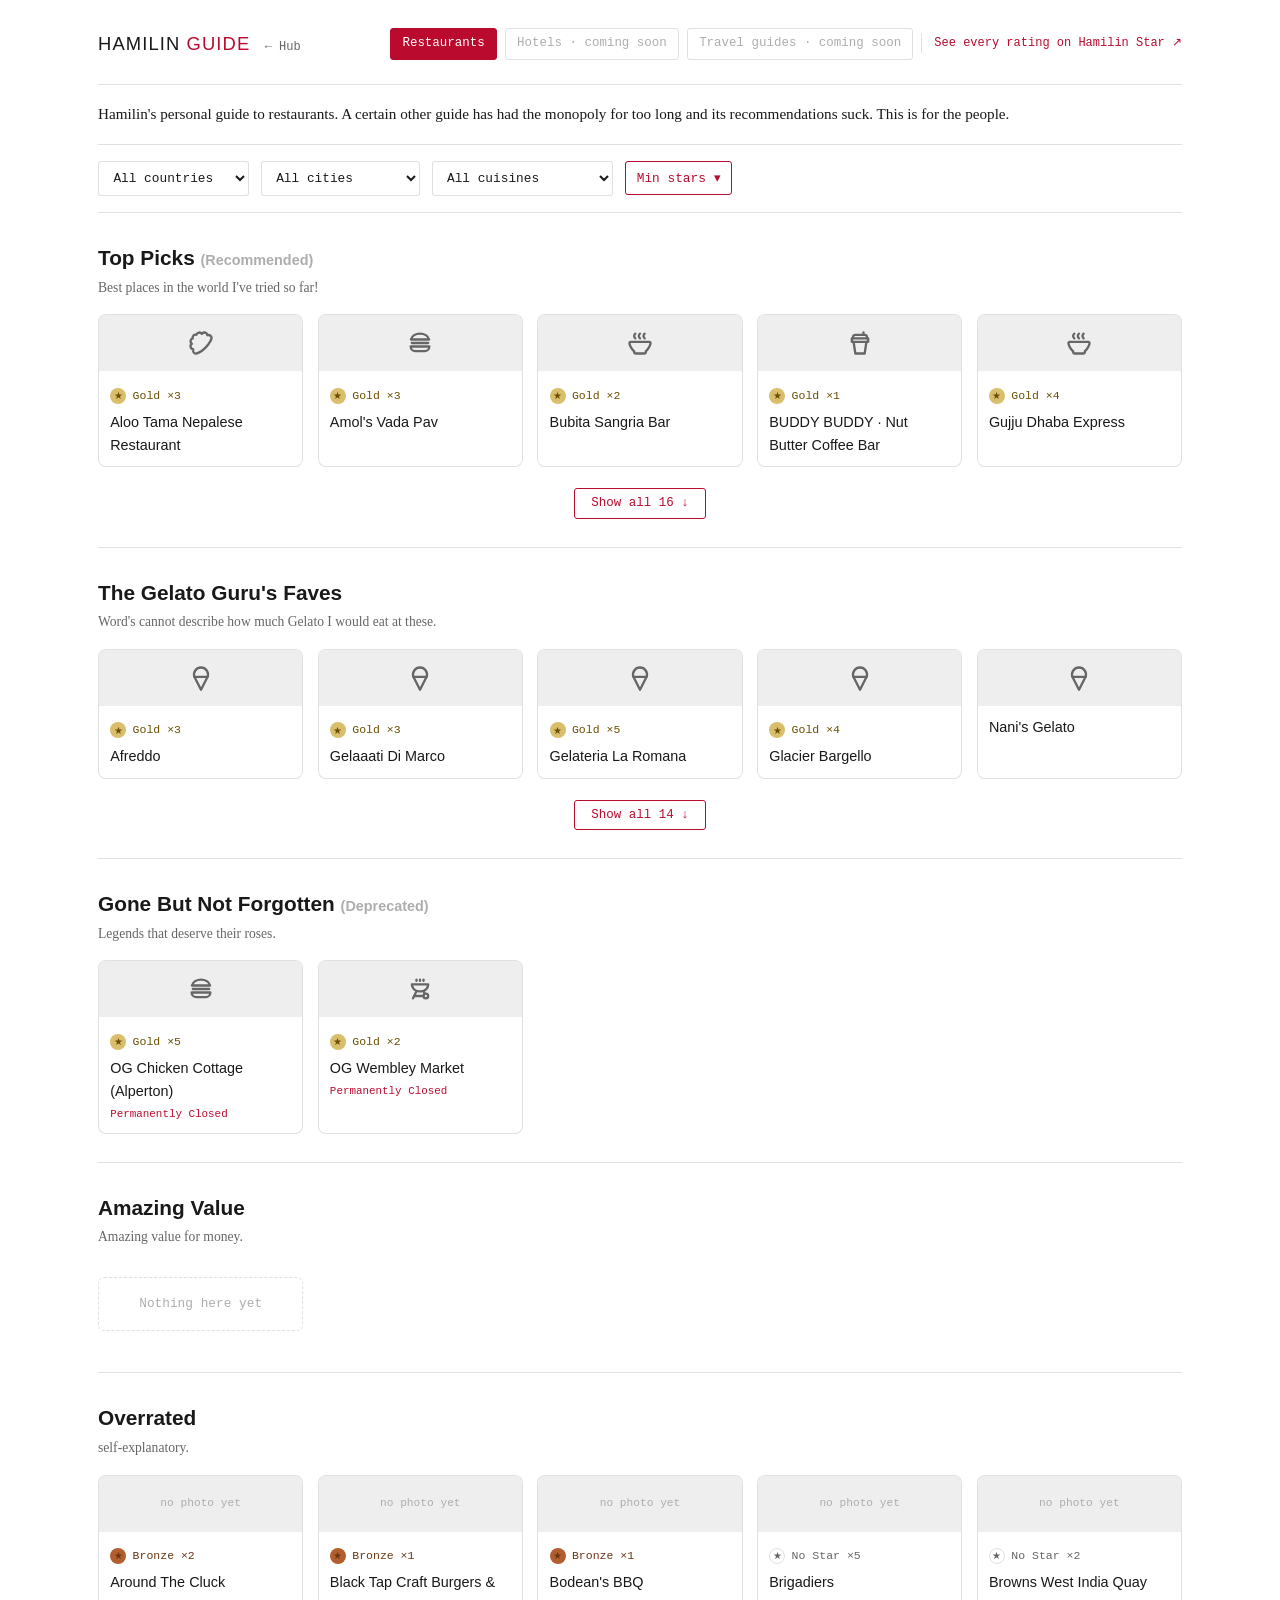
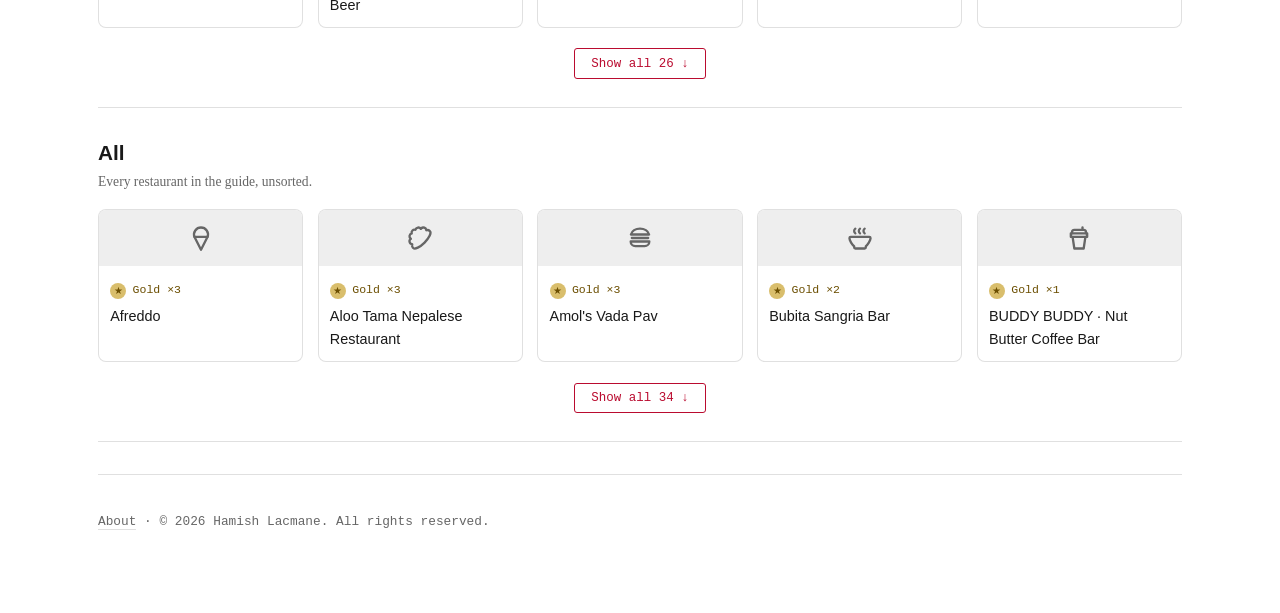
==== index.html @ 1f14c8cd "Fix No Star card badge: transparent dot, not solid red fill The grid card's star-badge dot still use" ====
<!doctype html>
<html lang="en">
<head>
<meta charset="utf-8">
<meta name="viewport" content="width=device-width, initial-scale=1">
<title>Hamilin Guide</title>
<meta name="description" content="Hamilin's personal guide to restaurants. A certain other guide has had the monopoly for too long and its recommendations suck. This is for the people.">
<link rel="canonical" href="https://hamilinguide.com/">
<meta property="og:type" content="website">
<meta property="og:site_name" content="Hamilin Guide">
<meta property="og:title" content="Hamilin Guide">
<meta property="og:description" content="Hamilin's personal guide to restaurants. A certain other guide has had the monopoly for too long and its recommendations suck. This is for the people.">
<meta property="og:url" content="https://hamilinguide.com/">
<meta name="twitter:card" content="summary">
<meta name="twitter:title" content="Hamilin Guide">
<meta name="twitter:description" content="Hamilin's personal guide to restaurants. A certain other guide has had the monopoly for too long and its recommendations suck. This is for the people.">
<!-- Favicon: closed red book (📕) — nod to Michelin's own nickname, "The Red Guide".
     Undecided vs. open book (📖); may switch later. -->
<link rel="icon" href="data:image/svg+xml,<svg xmlns=%22http://www.w3.org/2000/svg%22 viewBox=%220 0 100 100%22><text y=%22.9em%22 font-size=%2290%22>%F0%9F%93%95</text></svg>">
<link rel="stylesheet" href="styles.css">
</head>
<body>
<div class="page">

  <h1 class="sr-only">Hamilin Guide — a personal, Michelin-styled guide to restaurants</h1>

  <header class="topbar">
    <div class="topbar-brand">
      <div class="wordmark display"><a href="/">Hamilin <span class="accent">Guide</span></a></div>
      <nav class="crumbs">
        <a class="hub-link" href="https://hamilin.com">Hub</a>
      </nav>
    </div>
    <div class="nav-pills">
      <span class="nav-pill active">Restaurants</span>
      <span class="nav-pill soon">Hotels · coming soon</span>
      <span class="nav-pill soon">Travel guides · coming soon</span>
      <a class="nav-star-link" href="https://hamilinstar.com" target="_blank" rel="noopener">See every rating on Hamilin Star ↗</a>
    </div>
  </header>

  <section class="guide-intro">
    Hamilin's personal guide to restaurants. A certain other guide has had the monopoly for too long and its recommendations suck. This is for the people.
  </section>

  <section class="guide-filters" aria-label="Filter restaurants">
    <select id="f-country" class="mono" aria-label="Country"><option value="">All countries</option></select>
    <select id="f-city" class="mono" aria-label="City"><option value="">All cities</option></select>
    <select id="f-cuisine" class="mono" aria-label="Cuisine"><option value="">All cuisines</option></select>
    <button type="button" class="min-stars-toggle" id="min-stars-toggle">Min stars ▾</button>
    <div class="min-stars-panel" id="min-stars-panel">
      <div class="min-stars-field"><label for="min-gold">Min gold</label><input type="number" id="min-gold" min="0" value="0"></div>
      <div class="min-stars-field"><label for="min-silver">Min silver</label><input type="number" id="min-silver" min="0" value="0"></div>
      <div class="min-stars-field"><label for="min-bronze">Min bronze</label><input type="number" id="min-bronze" min="0" value="0"></div>
      <div class="min-stars-field"><label for="min-total">Min total</label><input type="number" id="min-total" min="0" value="0"></div>
    </div>
  </section>

  <section class="guide-section">
    <h2>Top Picks <span style="color: var(--ink-muted); font-size: 0.9rem;">(Recommended)</span></h2>
    <p class="section-desc">Best places in the world I've tried so far!</p>
    <div class="card-grid" id="section-top_picks"></div>
  </section>

  <section class="guide-section">
    <h2>The Gelato Guru's Faves</h2>
    <p class="section-desc">Word's cannot describe how much Gelato I would eat at these.</p>
    <div class="card-grid" id="section-gelato_guru"></div>
  </section>

  <section class="guide-section">
    <h2>Gone But Not Forgotten <span style="color: var(--ink-muted); font-size: 0.9rem;">(Deprecated)</span></h2>
    <p class="section-desc">Legends that deserve their roses.</p>
    <div class="card-grid" id="section-gone_but_not_forgotten"></div>
  </section>

  <section class="guide-section">
    <h2>Amazing Value</h2>
    <p class="section-desc">Amazing value for money.</p>
    <div class="card-grid" id="section-amazing_value"></div>
  </section>

  <section class="guide-section">
    <h2>Overrated</h2>
    <p class="section-desc">self-explanatory.</p>
    <div class="card-grid" id="section-overrated"></div>
  </section>

  <section class="guide-section">
    <h2>All</h2>
    <p class="section-desc">Every restaurant in the guide, unsorted.</p>
    <div class="card-grid" id="section-all"></div>
  </section>

  <footer>
    <p class="mono"><a href="/about/">About</a> · © 2026 Hamish Lacmane. All rights reserved.</p>
  </footer>

</div>

<div class="guide-modal-backdrop" id="modal-backdrop">
  <div class="guide-modal" role="dialog" aria-modal="true" aria-labelledby="modal-name">
    <div class="guide-modal-photo" id="modal-photo">no photo yet</div>
    <div class="guide-modal-body">
      <button type="button" class="guide-modal-close" id="modal-close" aria-label="Close">✕</button>
      <p class="guide-modal-name" id="modal-name"></p>
      <p class="guide-modal-loc" id="modal-loc"></p>
      <p class="guide-modal-status" id="modal-status" hidden></p>
      <span class="guide-modal-category" id="modal-category" hidden></span>
      <div class="dish-list" id="modal-dishes"></div>
      <p class="guide-modal-comment" id="modal-comment"></p>
      <div class="guide-modal-tags" id="modal-tags"></div>
      <a class="guide-modal-maps" id="modal-maps" href="#" target="_blank" rel="noopener" hidden>View on Google Maps ↗</a>
      <p class="guide-modal-maps" id="modal-maps-none" style="color: var(--ink-muted);" hidden>No map link yet</p>
      <a class="guide-modal-maps" id="modal-star-link" href="#" target="_blank" rel="noopener" style="display: block; margin-top: 0.35rem;">See all ratings for this restaurant on Hamilin Star ↗</a>
    </div>
  </div>
</div>

<script>
(async function () {
  const SECTIONS = [
    { key: 'top_picks', el: 'section-top_picks' },
    { key: 'gelato_guru', el: 'section-gelato_guru' },
    { key: 'gone_but_not_forgotten', el: 'section-gone_but_not_forgotten' },
    { key: 'amazing_value', el: 'section-amazing_value' },
    { key: 'overrated', el: 'section-overrated' }
  ];
  const TIER_ORDER = ['Gold', 'Silver', 'Bronze', 'No Star'];
  const TIER_STYLE = {
    'Gold': { dot: 'var(--gold-bg)', dotInk: 'var(--gold-ink)', tint: 'var(--gold-tint)', ink: 'var(--gold-ink)' },
    'Silver': { dot: 'var(--silver-bg)', dotInk: 'var(--silver-ink)', tint: 'var(--silver-tint)', ink: 'var(--silver-ink)' },
    'Bronze': { dot: 'var(--bronze-bg)', dotInk: 'var(--bronze-ink)', tint: 'var(--bronze-tint)', ink: 'var(--bronze-ink)' },
    'No Star': { dot: 'var(--nostar-bg)', dotInk: 'var(--nostar-ink)', tint: 'var(--nostar-tint)', ink: 'var(--nostar-ink)' }
  };
  const CATEGORY_LABEL = {
    top_picks: 'Top Picks',
    gelato_guru: "The Gelato Guru's Faves",
    gone_but_not_forgotten: 'Gone But Not Forgotten',
    amazing_value: 'Amazing Value',
    overrated: 'Overrated'
  };

  // Per-restaurant icon (from hamilin-star-db's rule-derived `icon` column,
  // added 2026-08-16 — see hamilin-star-db/CLAUDE.md) — replaces the
  // "no photo yet" placeholder wherever a restaurant has one assigned.
  // Path data is Tabler Icons (tabler.io/icons, MIT licensed), outline set,
  // inlined directly rather than pulling in an external font/CDN, matching
  // the same technique already used for this site's favicon.
  const ICON_PATHS = {
    'ice-cream-2': ['M17.657 11a6 6 0 1 0 -11.315 0', 'M6.342 11l5.658 11l5.657 -11l-11.315 0'],
    'burger': ['M4 15h16a4 4 0 0 1 -4 4h-8a4 4 0 0 1 -4 -4', 'M12 4c3.783 0 6.953 2.133 7.786 5h-15.572c.833 -2.867 4.003 -5 7.786 -5', 'M5 12h14'],
    'cup': ['M5 11h14v-3h-14l0 3', 'M17.5 11l-1.5 10h-8l-1.5 -10', 'M6 8v-1a2 2 0 0 1 2 -2h8a2 2 0 0 1 2 2v1', 'M15 5v-2'],
    'dumpling': ['M5.532 5.532a2.53 2.53 0 0 1 2.56 -.623a2.532 2.532 0 0 1 4.604 -.717q .146 -.24 .356 -.45a2.532 2.532 0 0 1 4.318 1.637a2.53 2.53 0 0 1 2.844 .511l.358 .358c1.384 1.385 -.7 5.713 -4.655 9.669c-3.956 3.955 -8.284 6.04 -9.669 4.655l-.358 -.358l-.114 -.122a2.53 2.53 0 0 1 -.398 -2.724a2.532 2.532 0 0 1 -1.186 -4.675a2.532 2.532 0 0 1 .718 -4.603a2.53 2.53 0 0 1 .622 -2.558'],
    'fish': ['M16.69 7.44a6.973 6.973 0 0 0 -1.69 4.56c0 1.747 .64 3.345 1.699 4.571', 'M2 9.504c7.715 8.647 14.75 10.265 20 2.498c-5.25 -7.761 -12.285 -6.142 -20 2.504', 'M18 11v.01', 'M11.5 10.5c-.667 1 -.667 2 0 3'],
    'carrot': ['M3 21s9.834 -3.489 12.684 -6.34a4.487 4.487 0 0 0 0 -6.344a4.483 4.483 0 0 0 -6.342 0c-2.86 2.861 -6.347 12.689 -6.347 12.689l.005 -.005', 'M9 13l-1.5 -1.5', 'M16 14l-2 -2', 'M22 8s-1.14 -2 -3 -2c-1.406 0 -3 2 -3 2s1.14 2 3 2s3 -2 3 -2', 'M16 2s-2 1.14 -2 3s2 3 2 3s2 -1.577 2 -3c0 -1.86 -2 -3 -2 -3'],
    'cookie': ['M8 13v.01', 'M12 17v.01', 'M12 12v.01', 'M16 14v.01', 'M11 8v.01', 'M13.148 3.476l2.667 1.104a4 4 0 0 0 4.656 6.14l.053 .132a3 3 0 0 1 0 2.296q -.745 1.18 -1.024 1.852q -.283 .684 -.66 2.216a3 3 0 0 1 -1.624 1.623q -1.572 .394 -2.216 .661q -.712 .295 -1.852 1.024a3 3 0 0 1 -2.296 0q -1.203 -.754 -1.852 -1.024q -.707 -.292 -2.216 -.66a3 3 0 0 1 -1.623 -1.624q -.397 -1.577 -.661 -2.216q -.298 -.718 -1.024 -1.852a3 3 0 0 1 0 -2.296q .719 -1.116 1.024 -1.852q .257 -.62 .66 -2.216a3 3 0 0 1 1.624 -1.623q 1.547 -.384 2.216 -.661q .687 -.285 1.852 -1.024a3 3 0 0 1 2.296 0'],
    'grill': ['M19 8h-14a6 6 0 0 0 6 6h2a6 6 0 0 0 6 -5.775l0 -.225', 'M17 20a2 2 0 1 1 0 -4a2 2 0 0 1 0 4', 'M15 14l1 2', 'M9 14l-3 6', 'M15 18h-8', 'M15 5v-1', 'M12 5v-1', 'M9 5v-1'],
    'soup': ['M4 11h16a1 1 0 0 1 1 1v.5c0 1.5 -2.517 5.573 -4 6.5v1a1 1 0 0 1 -1 1h-8a1 1 0 0 1 -1 -1v-1c-1.687 -1.054 -4 -5 -4 -6.5v-.5a1 1 0 0 1 1 -1', 'M12 4a2.4 2.4 0 0 0 -1 2a2.4 2.4 0 0 0 1 2', 'M16 4a2.4 2.4 0 0 0 -1 2a2.4 2.4 0 0 0 1 2', 'M8 4a2.4 2.4 0 0 0 -1 2a2.4 2.4 0 0 0 1 2']
  };

  function iconOrPlaceholder(iconName) {
    const paths = ICON_PATHS[iconName];
    if (!paths) return 'no photo yet';
    const pathTags = paths.map(d => `<path d="${d}" />`).join('');
    return `<svg class="rphoto-icon" viewBox="0 0 24 24" fill="none" stroke="currentColor" stroke-width="2" stroke-linecap="round" stroke-linejoin="round">${pathTags}</svg>`;
  }

  function escapeHtml(s) {
    return String(s).replace(/[&<>"']/g, c => ({ '&': '&amp;', '<': '&lt;', '>': '&gt;', '"': '&quot;', "'": '&#39;' }[c]));
  }

  function dominantTier(dishes) {
    for (const tier of TIER_ORDER) {
      const count = dishes.filter(d => d.tier === tier).length;
      if (count > 0) return { tier, count };
    }
    return null;
  }

  const els = {
    country: document.getElementById('f-country'),
    city: document.getElementById('f-city'),
    cuisine: document.getElementById('f-cuisine'),
    minGold: document.getElementById('min-gold'),
    minSilver: document.getElementById('min-silver'),
    minBronze: document.getElementById('min-bronze'),
    minTotal: document.getElementById('min-total'),
    toggle: document.getElementById('min-stars-toggle'),
    panel: document.getElementById('min-stars-panel')
  };

  els.toggle.addEventListener('click', () => els.panel.classList.toggle('open'));

  let data = [];
  try {
    // no-store: this file gets regenerated/redeployed often (a manual
    // Postgres export, not a versioned asset), and plain static-file
    // servers send no Cache-Control — without this, browsers can serve
    // a stale copy for a while after a real update. Confirmed 2026-08-16
    // against the local dev preview server specifically.
    const res = await fetch('data/guide.json', { cache: 'no-store' });
    data = await res.json();
  } catch (err) {
    document.querySelectorAll('.card-grid').forEach(g => {
      g.outerHTML = `<p class="section-empty">Couldn't load guide data (${escapeHtml(err.message)}).</p>`;
    });
    return;
  }

  function populateSelect(el, values) {
    for (const v of values) {
      const opt = document.createElement('option');
      opt.value = v;
      opt.textContent = v;
      el.appendChild(opt);
    }
  }
  populateSelect(els.country, [...new Set(data.map(r => r.country).filter(Boolean))].sort());
  populateSelect(els.city, [...new Set(data.map(r => r.city).filter(Boolean))].sort());
  populateSelect(els.cuisine, [...new Set(data.flatMap(r => r.cuisine_tags || []))].sort());

  function tierCounts(dishes) {
    const c = { Gold: 0, Silver: 0, Bronze: 0 };
    for (const d of dishes) if (c[d.tier] !== undefined) c[d.tier]++;
    c.total = c.Gold + c.Silver + c.Bronze;
    return c;
  }

  function matchesFilters(r) {
    if (els.country.value && r.country !== els.country.value) return false;
    if (els.city.value && r.city !== els.city.value) return false;
    if (els.cuisine.value && !(r.cuisine_tags || []).includes(els.cuisine.value)) return false;
    const c = tierCounts(r.dishes || []);
    if (c.Gold < (+els.minGold.value || 0)) return false;
    if (c.Silver < (+els.minSilver.value || 0)) return false;
    if (c.Bronze < (+els.minBronze.value || 0)) return false;
    if (c.total < (+els.minTotal.value || 0)) return false;
    return true;
  }

  function cardHtml(r) {
    const dom = dominantTier(r.dishes || []);
    // No Star, same as the modal dish-row and the Overrated badge: plain
    // transparent/hairline/ink-soft treatment, not a solid tier colour —
    // was still using TIER_STYLE's solid dusty-pink dot here, inconsistent
    // with the rest of the site. Fixed 2026-08-18.
    const badge = dom
      ? (dom.tier === 'No Star'
        ? `<div class="star-badge"><span class="dot no-star">★</span><span class="count" style="color:var(--ink-soft);">${escapeHtml(dom.tier)} ×${dom.count}</span></div>`
        : `<div class="star-badge"><span class="dot" style="background:${TIER_STYLE[dom.tier].dot}; color:${TIER_STYLE[dom.tier].dotInk};">★</span><span class="count" style="color:${TIER_STYLE[dom.tier].dotInk};">${escapeHtml(dom.tier)} ×${dom.count}</span></div>`)
      : '';
    const status = r.restaurant_status === 'Permanently Closed'
      ? `<div class="rcard-status">Permanently Closed</div>` : '';
    return `<button type="button" class="rcard" data-name="${escapeHtml(r.name)}">
      <div class="rcard-photo">${iconOrPlaceholder(r.icon)}</div>
      <div class="rcard-body">
        ${badge}
        <div class="rcard-name">${escapeHtml(r.name)}</div>
        ${status}
      </div>
    </button>`;
  }

  // Each section shows at most this many cards until expanded — keeps a
  // category with dozens of entries from turning the homepage into an
  // endless scroll (requested 2026-08-14).
  const CARD_LIMIT = 5;
  const expandedSections = new Set();

  function toggleSection(key) {
    if (expandedSections.has(key)) expandedSections.delete(key);
    else expandedSections.add(key);
    render();
  }

  function renderSection(el, rows, key) {
    if (!rows.length) {
      el.innerHTML = `<p class="section-empty">Nothing here yet</p>`;
      return;
    }
    const isExpanded = expandedSections.has(key);
    const shown = isExpanded ? rows : rows.slice(0, CARD_LIMIT);
    let html = shown.map(cardHtml).join('');
    if (rows.length > CARD_LIMIT) {
      const label = isExpanded ? 'Show fewer' : `Show all ${rows.length} ↓`;
      html += `<button type="button" class="section-toggle" data-section="${key}">${label}</button>`;
    }
    el.innerHTML = html;
  }

  function render() {
    for (const s of SECTIONS) {
      const el = document.getElementById(s.el);
      const rows = data.filter(r => (r.categories || []).includes(s.key) && matchesFilters(r));
      renderSection(el, rows, s.key);
    }
    // "All" = every restaurant with at least one Guide category (in
    // practice this is already every restaurant in `data`, since
    // export_guide.sql only ever includes restaurants that have one —
    // the explicit check here just makes that intent visible in code,
    // not a real filter against anything broader). Overrated restaurants
    // are deliberately excluded here regardless of any other category
    // they also carry (added 2026-08-18, per Hamish's explicit request) —
    // they're places to avoid, not part of the general curated list.
    const allEl = document.getElementById('section-all');
    const allRows = data.filter(r => (r.categories || []).length > 0
      && !(r.categories || []).includes('overrated')
      && matchesFilters(r));
    renderSection(allEl, allRows, 'all');
    document.querySelectorAll('.rcard').forEach(btn => {
      btn.addEventListener('click', () => openModal(btn.dataset.name));
    });
    document.querySelectorAll('.section-toggle').forEach(btn => {
      btn.addEventListener('click', () => toggleSection(btn.dataset.section));
    });
  }

  for (const el of [els.country, els.city, els.cuisine, els.minGold, els.minSilver, els.minBronze, els.minTotal]) {
    el.addEventListener('input', render);
    el.addEventListener('change', render);
  }

  const modal = {
    backdrop: document.getElementById('modal-backdrop'),
    photo: document.getElementById('modal-photo'),
    name: document.getElementById('modal-name'),
    loc: document.getElementById('modal-loc'),
    status: document.getElementById('modal-status'),
    category: document.getElementById('modal-category'),
    dishes: document.getElementById('modal-dishes'),
    comment: document.getElementById('modal-comment'),
    tags: document.getElementById('modal-tags'),
    maps: document.getElementById('modal-maps'),
    mapsNone: document.getElementById('modal-maps-none'),
    starLink: document.getElementById('modal-star-link')
  };

  function openModal(name) {
    const r = data.find(x => x.name === name);
    if (!r) return;
    modal.photo.innerHTML = iconOrPlaceholder(r.icon);
    modal.name.textContent = r.name;
    modal.loc.textContent = [r.location_name, r.city, r.country].filter(Boolean).join(', ')
      + (r.cuisine_tags && r.cuisine_tags.length ? ' · ' + r.cuisine_tags.join(', ') : '');
    if (r.restaurant_status === 'Permanently Closed') {
      modal.status.textContent = 'Permanently closed';
      modal.status.hidden = false;
    } else {
      modal.status.hidden = true;
    }
    // Prefer a category the site actually renders a section/badge for.
    // "desserts" (added 2026-08-14) has no section built yet, so a
    // restaurant tagged only Desserts + a real section (e.g. Gelato Guru)
    // must not have its badge silently swallowed just because "desserts"
    // sorts first alphabetically in the array.
    const cat = (r.categories || []).find(c => CATEGORY_LABEL[c]);
    modal.category.className = 'guide-modal-category';
    if (cat && CATEGORY_LABEL[cat]) {
      modal.category.textContent = CATEGORY_LABEL[cat];
      modal.category.classList.add(`cat-${cat}`);
      modal.category.hidden = false;
    } else {
      modal.category.hidden = true;
    }
    modal.dishes.innerHTML = (r.dishes || []).map(d => {
      // "No Star" reads as "not endorsed", not another tier colour — plain
      // transparent/outline treatment (.no-star in styles.css) rather than
      // a tinted background, per Hamish's explicit preference 2026-08-16.
      if (d.tier === 'No Star') {
        return `<div class="dish-row no-star">${escapeHtml(d.tier)} — ${escapeHtml(d.name)}</div>`;
      }
      const style = TIER_STYLE[d.tier] || TIER_STYLE['No Star'];
      return `<div class="dish-row" style="background:${style.tint}; color:${style.ink};">${escapeHtml(d.tier)} — ${escapeHtml(d.name)}</div>`;
    }).join('');
    // No real "Guide Comment" data source yet (2026-08-14) — r.comment is
    // always null until that field is built; keep showing the literal
    // placeholder per the site's "content is placeholder" rule.
    modal.comment.innerHTML = r.comment
      ? escapeHtml(r.comment)
      : '<!-- TODO(Hamish): your comment about this place --> placeholder text';
    modal.tags.innerHTML = (r.cuisine_tags && r.cuisine_tags.length)
      ? r.cuisine_tags.map(t => `<span>${escapeHtml(t)}</span>`).join('')
      : '<span><!-- TODO --> placeholder tag</span>';
    if (r.gmaps_url) {
      modal.maps.href = r.gmaps_url;
      modal.maps.hidden = false;
      modal.mapsNone.hidden = true;
    } else {
      modal.maps.hidden = true;
      modal.mapsNone.hidden = false;
    }
    modal.starLink.href = 'https://hamilinstar.com/stars.html?restaurant=' + encodeURIComponent(r.name);
    modal.backdrop.classList.add('open');
  }

  function closeModal() { modal.backdrop.classList.remove('open'); }
  document.getElementById('modal-close').addEventListener('click', closeModal);
  modal.backdrop.addEventListener('click', e => { if (e.target === modal.backdrop) closeModal(); });
  document.addEventListener('keydown', e => { if (e.key === 'Escape') closeModal(); });

  render();
})();
</script>

</body>
</html>
---- styles.css ----
/* ============================================================
   Hamilin Guide — fixed Michelin-parody palette.
   Unlike Hub, Guide does not switch palettes: it deliberately
   wears Michelin's own white/black/red on purpose. See README.
   ============================================================ */

:root {
  --paper: #FFFFFF;
  --paper-raised: #FAFAFA;
  --paper-sunken: #EEEEEE;
  --ink: #191919;
  --ink-soft: #666666;
  --ink-muted: #ADADAD;
  --hairline: rgba(0,0,0,0.12);
  --accent: #BA0B2F;
  --gold-bg: #D9BE6C;
  --gold-tint: #F0DA9A;
  --gold-ink: #6B4E00;
  --silver-bg: #C2C2C2;
  --silver-tint: #DCDCDC;
  --silver-ink: #45484B;
  --bronze-bg: #B25E2F;
  --bronze-tint: #E3B48C;
  --bronze-ink: #6B3612;
  --nostar-bg: #D69A9A;
  --nostar-tint: #E7B8B8;
  --nostar-ink: #7A1F1F;
  --cat-top_picks: #BA0B2F;
  --cat-gelato_guru: #3B6EA5; /* switched from pistachio green to blue 2026-08-18, exploratory per Hamish */
  --cat-gone_but_not_forgotten: #9B9B93;
  --cat-desserts: #C2708A; /* dusty rose, first pass — not yet confirmed with Hamish */
  --cat-amazing_value: #3F7D4B; /* green, requested 2026-08-18 */
  /* Overrated deliberately has no colour token — its badge uses the
     transparent/hairline/ink-soft no-star treatment instead, see below. */
}

* { box-sizing: border-box; }
html, body { margin: 0; }

body {
  background: var(--paper);
  color: var(--ink);
  font-family: Georgia, "Iowan Old Style", "Times New Roman", serif;
  line-height: 1.6;
}

.display {
  font-family: "Bahnschrift", "DIN Alternate", "Arial Narrow", sans-serif;
  font-weight: 700;
  font-variation-settings: "wght" 700, "wdth" 85;
  letter-spacing: 0.01em;
}
.mono {
  font-family: Consolas, "Cascadia Code", "SF Mono", ui-monospace, monospace;
  font-variant-numeric: tabular-nums;
}

.page { max-width: 1180px; margin: 0 auto; padding: 0 clamp(1.25rem, 4vw, 3rem) 4rem; }

/* ---------- header ---------- */
.topbar {
  display: flex;
  align-items: center;
  justify-content: space-between;
  gap: 1rem;
  padding: 1.75rem 0 1.5rem;
  border-bottom: 1px solid var(--hairline);
  flex-wrap: wrap;
}
.topbar-brand { display: flex; align-items: baseline; gap: 0.9rem; }
.wordmark {
  font-size: 1.15rem;
  letter-spacing: 0.06em;
  text-transform: uppercase;
  font-weight: 400;
  font-variation-settings: "wght" 400, "wdth" 85;
}
.wordmark a { color: inherit; text-decoration: none; }
.wordmark .accent { color: var(--accent); }

nav.crumbs {
  display: flex;
  gap: 1rem;
  font-family: Consolas, ui-monospace, monospace;
  font-size: 0.75rem;
}
nav.crumbs a { color: var(--ink-soft); text-decoration: none; }
nav.crumbs a:hover, nav.crumbs a:focus-visible { color: var(--accent); }
nav.crumbs .hub-link::before { content: "← "; }

footer {
  margin-top: 2rem;
  padding-top: 1.5rem;
  border-top: 1px solid var(--hairline);
  font-size: 0.8rem;
  color: var(--ink-soft);
}
footer a { color: var(--ink-soft); text-decoration: none; border-bottom: 1px solid var(--hairline); }
footer a:hover, footer a:focus-visible { color: var(--ink); border-color: var(--ink); }

/* ---------- restaurant guide nav pills ---------- */
.nav-pills { display: flex; gap: 0.5rem; align-items: center; flex-wrap: wrap; }
.nav-pill {
  font-family: Consolas, monospace;
  font-size: 0.78rem;
  border: 1px solid var(--hairline);
  border-radius: 3px;
  padding: 0.3rem 0.7rem;
  color: var(--ink);
  text-decoration: none;
}
.nav-pill.active { background: var(--accent); border-color: var(--accent); color: var(--paper); }
.nav-pill.soon { color: var(--ink-muted); border-color: var(--hairline); cursor: default; }
.nav-star-link {
  font-family: Consolas, monospace;
  font-size: 0.75rem;
  color: var(--accent);
  text-decoration: none;
  border-left: 1px solid var(--hairline);
  padding-left: 0.75rem;
}
.nav-star-link:hover, .nav-star-link:focus-visible { text-decoration: underline; }

/* ---------- intro text box ---------- */
.guide-intro {
  padding: 1.1rem 0;
  border-bottom: 1px solid var(--hairline);
  font-size: 0.95rem;
  color: var(--ink);
}

/* ---------- filter bar ---------- */
.guide-filters {
  display: flex;
  flex-wrap: wrap;
  gap: 0.75rem;
  align-items: flex-start;
  padding: 1rem 0;
  border-bottom: 1px solid var(--hairline);
}
.guide-filters select {
  font-family: Consolas, monospace;
  font-size: 0.8rem;
  padding: 0.5rem 0.65rem;
  border: 1px solid var(--hairline);
  border-radius: 3px;
  background: var(--paper);
  color: var(--ink);
}
.min-stars-toggle {
  font-family: Consolas, monospace;
  font-size: 0.8rem;
  padding: 0.5rem 0.65rem;
  border: 1px solid var(--accent);
  border-radius: 3px;
  color: var(--accent);
  background: var(--paper);
  cursor: pointer;
}
.min-stars-panel {
  display: none;
  flex-basis: 100%;
  gap: 0.75rem;
  background: var(--paper-sunken);
  padding: 0.75rem 0.9rem;
  border-radius: 4px;
  flex-wrap: wrap;
}
.min-stars-panel.open { display: flex; }
.min-stars-field { display: flex; flex-direction: column; gap: 0.2rem; }
.min-stars-field label { font-family: Consolas, monospace; font-size: 0.68rem; color: var(--ink-soft); }
.min-stars-field input {
  width: 4.5rem;
  font-family: Consolas, monospace;
  font-size: 0.8rem;
  padding: 0.25rem 0.4rem;
  border: 1px solid var(--hairline);
  border-radius: 3px;
}

/* ---------- guide sections ---------- */
.guide-section { padding: 1.75rem 0; border-bottom: 1px solid var(--hairline); }
.guide-section:last-child { border-bottom: none; }
.guide-section h2 {
  font-family: "Bahnschrift", sans-serif;
  font-variation-settings: "wght" 600, "wdth" 90;
  font-size: 1.3rem;
  margin: 0 0 0.15rem;
}
.guide-section .section-desc { font-size: 0.85rem; color: var(--ink-soft); margin: 0 0 1rem; }
.upcoming-list { margin: 0; padding-left: 1.25rem; }
.upcoming-list li { margin-bottom: 0.4rem; }
.upcoming-list li:last-child { margin-bottom: 0; }

.guide-section h3 {
  font-family: "Bahnschrift", sans-serif;
  font-variation-settings: "wght" 600, "wdth" 90;
  font-size: 1.05rem;
  margin: 1.5rem 0 0.5rem;
}
.guide-section h3:first-child { margin-top: 0; }
.eat-lists {
  display: grid;
  grid-template-columns: repeat(auto-fit, minmax(200px, 1fr));
  gap: 1.25rem;
  margin: 1rem 0 1.5rem;
}
.eat-list h4 {
  font-family: Consolas, monospace;
  font-size: 0.78rem;
  letter-spacing: 0.03em;
  text-transform: uppercase;
  color: var(--ink-soft);
  margin: 0 0 0.5rem;
}
.eat-list ul, .eat-list ol {
  margin: 0;
  padding-left: 1.15rem;
  font-size: 0.88rem;
}
.eat-list li { margin-bottom: 0.5rem; }
.eat-list li:last-child { margin-bottom: 0; }

.category-defs { display: flex; flex-direction: column; gap: 0.85rem; }
.category-def { font-size: 0.9rem; }
.category-def .guide-modal-category { width: 11.5rem; text-align: center; margin-bottom: 0; }
.guide-section .section-empty {
  font-family: Consolas, monospace;
  font-size: 0.8rem;
  color: var(--ink-muted);
  border: 1px dashed var(--hairline);
  border-radius: 6px;
  padding: 1rem;
  text-align: center;
}

/* ---------- restaurant card grid ---------- */
.card-grid {
  display: grid;
  grid-template-columns: repeat(auto-fill, minmax(190px, 1fr));
  gap: 0.9rem;
}
.rcard {
  display: flex;
  flex-direction: column;
  align-items: stretch;
  border: 1px solid var(--hairline);
  border-radius: 8px;
  overflow: hidden;
  background: var(--paper);
  text-align: left;
  cursor: pointer;
  font: inherit;
  color: inherit;
  padding: 0;
}
.rcard:hover, .rcard:focus-visible { border-color: var(--ink); }
.section-toggle {
  grid-column: 1 / -1;
  justify-self: center;
  margin-top: 0.4rem;
  font-family: Consolas, monospace;
  font-size: 0.78rem;
  padding: 0.45rem 1rem;
  border: 1px solid var(--accent);
  border-radius: 3px;
  color: var(--accent);
  background: var(--paper);
  cursor: pointer;
}
.section-toggle:hover, .section-toggle:focus-visible { background: var(--accent); color: var(--paper); }
.rcard-photo {
  height: 56px;
  background: var(--paper-sunken);
  display: flex;
  align-items: center;
  justify-content: center;
  color: var(--ink-muted);
  font-family: Consolas, monospace;
  font-size: 0.7rem;
}
.rcard-photo .rphoto-icon { width: 28px; height: 28px; color: var(--ink-soft); }
.rcard-body { padding: 0.6rem 0.7rem; }
.star-badge { display: inline-flex; align-items: center; gap: 0.4rem; margin-bottom: 0.35rem; }
.star-badge .dot {
  width: 16px;
  height: 16px;
  border-radius: 50%;
  display: inline-flex;
  align-items: center;
  justify-content: center;
  font-size: 0.6rem;
  line-height: 1;
}
.star-badge .dot.no-star { background: transparent; border: 1px solid var(--hairline); color: var(--ink-soft); }
.star-badge .count { font-family: Consolas, monospace; font-size: 0.72rem; }
.rcard-name { font-family: "Bahnschrift", sans-serif; font-variation-settings: "wght" 600, "wdth" 90; font-size: 0.9rem; }
.rcard-status { font-family: Consolas, monospace; font-size: 0.68rem; color: var(--accent); margin-top: 0.2rem; }

/* ---------- modal ---------- */
.guide-modal-backdrop {
  position: fixed;
  inset: 0;
  background: rgba(0,0,0,0.5);
  display: none;
  align-items: center;
  justify-content: center;
  padding: 1.5rem;
  z-index: 10;
}
.guide-modal-backdrop.open { display: flex; }
.guide-modal {
  background: var(--paper);
  border-radius: 10px;
  max-width: 380px;
  width: 100%;
  max-height: 88vh;
  overflow-y: auto;
}
.guide-modal-photo {
  height: 90px;
  background: var(--paper-sunken);
  display: flex;
  align-items: center;
  justify-content: center;
  color: var(--ink-muted);
  font-family: Consolas, monospace;
  font-size: 0.72rem;
}
.guide-modal-photo .rphoto-icon { width: 40px; height: 40px; color: var(--ink-soft); }
.guide-modal-body { padding: 1rem 1.15rem 1.25rem; position: relative; }
.guide-modal-close {
  position: absolute;
  top: 0.6rem;
  right: 0.7rem;
  background: none;
  border: none;
  font-size: 1.1rem;
  color: var(--ink-soft);
  cursor: pointer;
  line-height: 1;
}
.guide-modal-name { font-family: "Bahnschrift", sans-serif; font-variation-settings: "wght" 700, "wdth" 88; font-size: 1.15rem; margin: 0.3rem 0 0.1rem; }
.guide-modal-loc { font-size: 0.8rem; color: var(--ink-soft); margin-bottom: 0.15rem; }
.guide-modal-status { font-family: Consolas, monospace; font-size: 0.72rem; color: var(--accent); margin-bottom: 0.5rem; }
.guide-modal-category {
  display: inline-block;
  background: var(--ink);
  color: var(--paper);
  font-family: Consolas, monospace;
  font-size: 0.68rem;
  padding: 0.25rem 0.6rem;
  border-radius: 3px;
  margin-bottom: 0.75rem;
}
.guide-modal-category.cat-top_picks { background: var(--cat-top_picks); color: var(--paper); }
.guide-modal-category.cat-gelato_guru { background: var(--cat-gelato_guru); color: var(--paper); }
.guide-modal-category.cat-gone_but_not_forgotten { background: var(--cat-gone_but_not_forgotten); color: var(--ink); }
.guide-modal-category.cat-desserts { background: var(--cat-desserts); color: var(--paper); }
.guide-modal-category.cat-amazing_value { background: var(--cat-amazing_value); color: var(--paper); }
/* Overrated: transparent everywhere, matching the No Star dish-row
   treatment — reads as "not endorsed" rather than carrying its own
   colour identity like the other categories. Requested 2026-08-18. */
.guide-modal-category.cat-overrated { background: transparent; border: 1px solid var(--hairline); color: var(--ink-soft); }
.dish-list { display: flex; flex-direction: column; gap: 0.3rem; margin-bottom: 0.75rem; }
.dish-row { font-size: 0.8rem; padding: 0.35rem 0.6rem; border-radius: 4px; }
.dish-row.no-star { background: transparent; border: 1px solid var(--hairline); color: var(--ink-soft); }
.guide-modal-comment { font-size: 0.85rem; line-height: 1.5; margin: 0 0 0.6rem; color: var(--ink); }
.guide-modal-tags { display: flex; gap: 0.35rem; flex-wrap: wrap; margin-bottom: 0.6rem; }
.guide-modal-tags span {
  font-family: Consolas, monospace;
  font-size: 0.68rem;
  border: 1px solid var(--hairline);
  border-radius: 3px;
  padding: 0.15rem 0.45rem;
}
.guide-modal-maps { font-family: Consolas, monospace; font-size: 0.78rem; color: var(--accent); text-decoration: none; }
.guide-modal-maps:hover { text-decoration: underline; }

.sr-only {
  position: absolute;
  width: 1px;
  height: 1px;
  padding: 0;
  margin: -1px;
  overflow: hidden;
  clip: rect(0, 0, 0, 0);
  white-space: nowrap;
  border: 0;
}
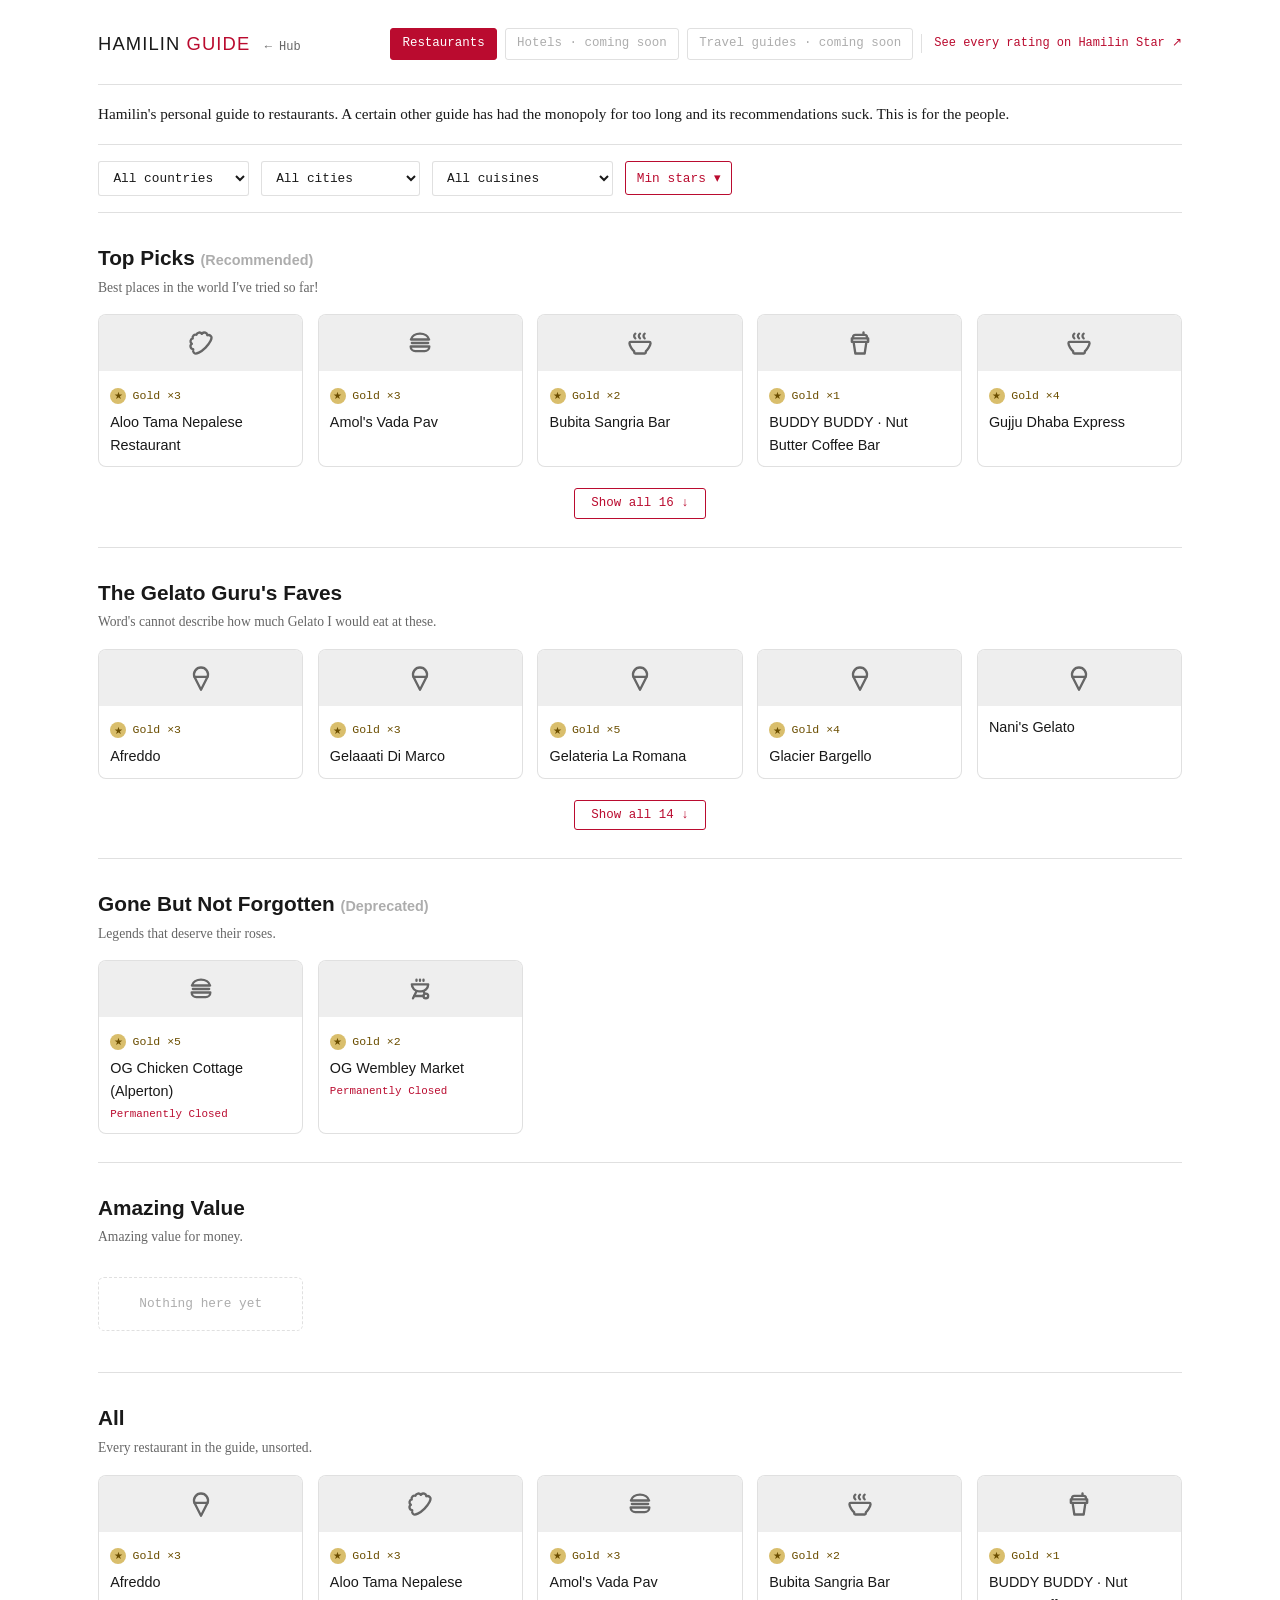
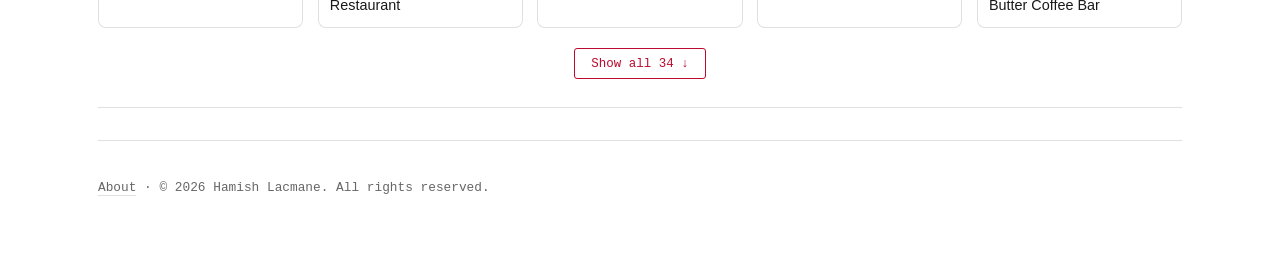
==== commit 77e1a0c5: "Hide Overrated section on homepage for now Per Hamish's request — the category, its 26 tagged restau" ====
--- a/index.html
+++ b/index.html
@@ -80,7 +80,11 @@
     <div class="card-grid" id="section-amazing_value"></div>
   </section>
 
-  <section class="guide-section">
+  <!-- Overrated: hidden on the homepage for now, per Hamish 2026-08-18 —
+       the category, its 26 tagged restaurants, and its exclusion from the
+       All section are all still real/wired, just not shown here yet.
+       Remove `hidden` to bring it back. -->
+  <section class="guide-section" hidden>
     <h2>Overrated</h2>
     <p class="section-desc">self-explanatory.</p>
     <div class="card-grid" id="section-overrated"></div>
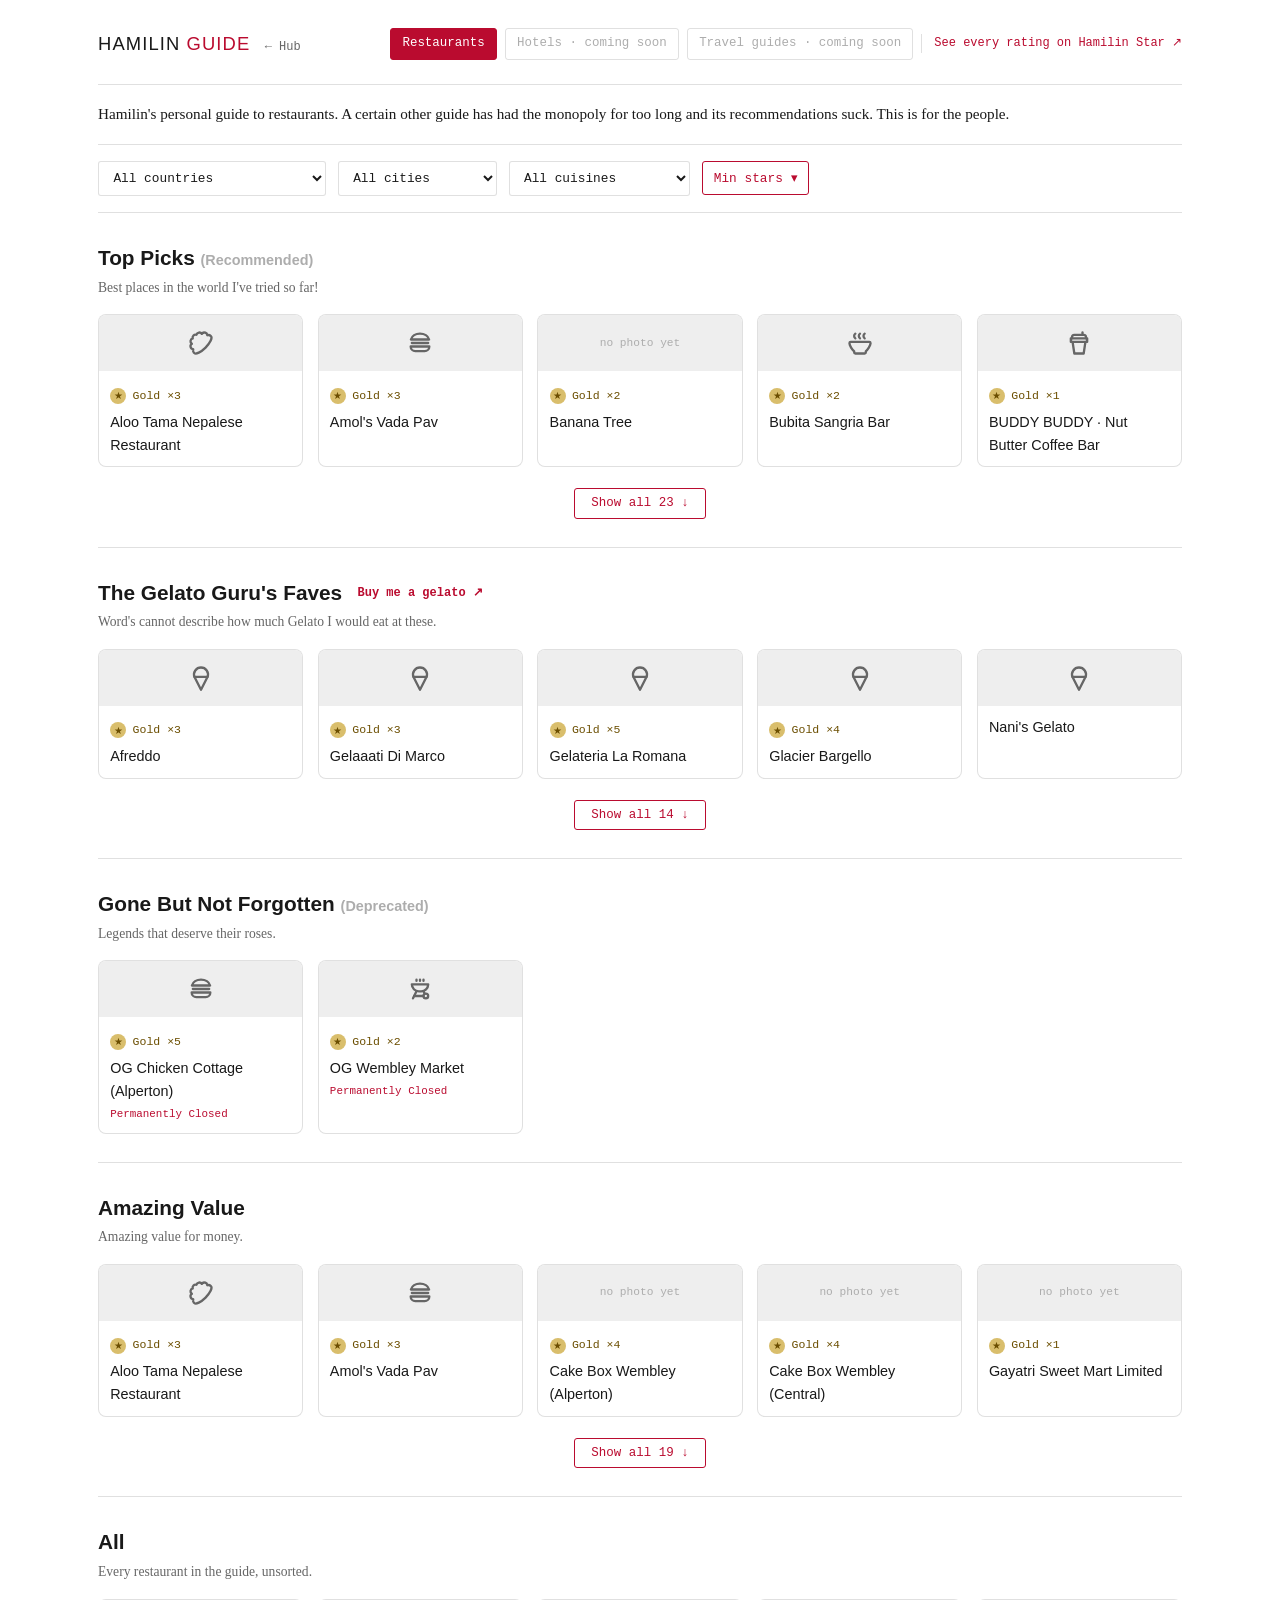
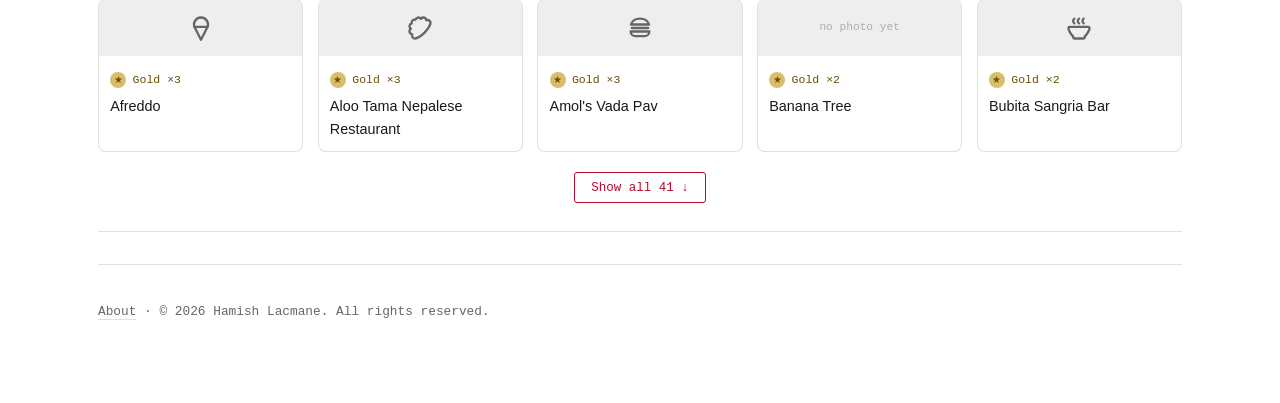
==== commit 40083072: "Add 'Buy me a gelato' support link + fix stale cyan colour note in CLAUDE.md Link (https://www.paypa" ====
--- a/index.html
+++ b/index.html
@@ -63,7 +63,7 @@
   </section>
 
   <section class="guide-section">
-    <h2>The Gelato Guru's Faves</h2>
+    <h2>The Gelato Guru's Faves <a class="support-link" href="https://www.paypal.com/paypalme/hamishlacmane/5" target="_blank" rel="noopener">Buy me a gelato ↗</a></h2>
     <p class="section-desc">Word's cannot describe how much Gelato I would eat at these.</p>
     <div class="card-grid" id="section-gelato_guru"></div>
   </section>
--- a/styles.css
+++ b/styles.css
@@ -26,7 +26,7 @@
   --nostar-tint: #E7B8B8;
   --nostar-ink: #7A1F1F;
   --cat-top_picks: #BA0B2F;
-  --cat-gelato_guru: #3B6EA5; /* switched from pistachio green to blue 2026-08-18, exploratory per Hamish */
+  --cat-gelato_guru: #03cafc; /* trying another cyan 2026-08-19, exploratory per Hamish — was #3B6EA5, then #00e5ff */
   --cat-gone_but_not_forgotten: #9B9B93;
   --cat-desserts: #C2708A; /* dusty rose, first pass — not yet confirmed with Hamish */
   --cat-amazing_value: #3F7D4B; /* green, requested 2026-08-18 */
@@ -120,6 +120,20 @@
   padding-left: 0.75rem;
 }
 .nav-star-link:hover, .nav-star-link:focus-visible { text-decoration: underline; }
+
+/* "Buy me a gelato" support link — same accent/monospace/arrow treatment
+   as .nav-star-link (the site's established "outbound action" pattern),
+   just without the border-left divider since it isn't sitting next to
+   the nav-pills. Used on the About page and next to the Gelato Guru's
+   Faves heading (added 2026-08-19, Hamish's placement choice). */
+.support-link {
+  font-family: Consolas, monospace;
+  font-size: 0.75rem;
+  color: var(--accent);
+  text-decoration: none;
+}
+.support-link:hover, .support-link:focus-visible { text-decoration: underline; }
+.guide-section h2 .support-link { margin-left: 0.6rem; vertical-align: middle; }
 
 /* ---------- intro text box ---------- */
 .guide-intro {
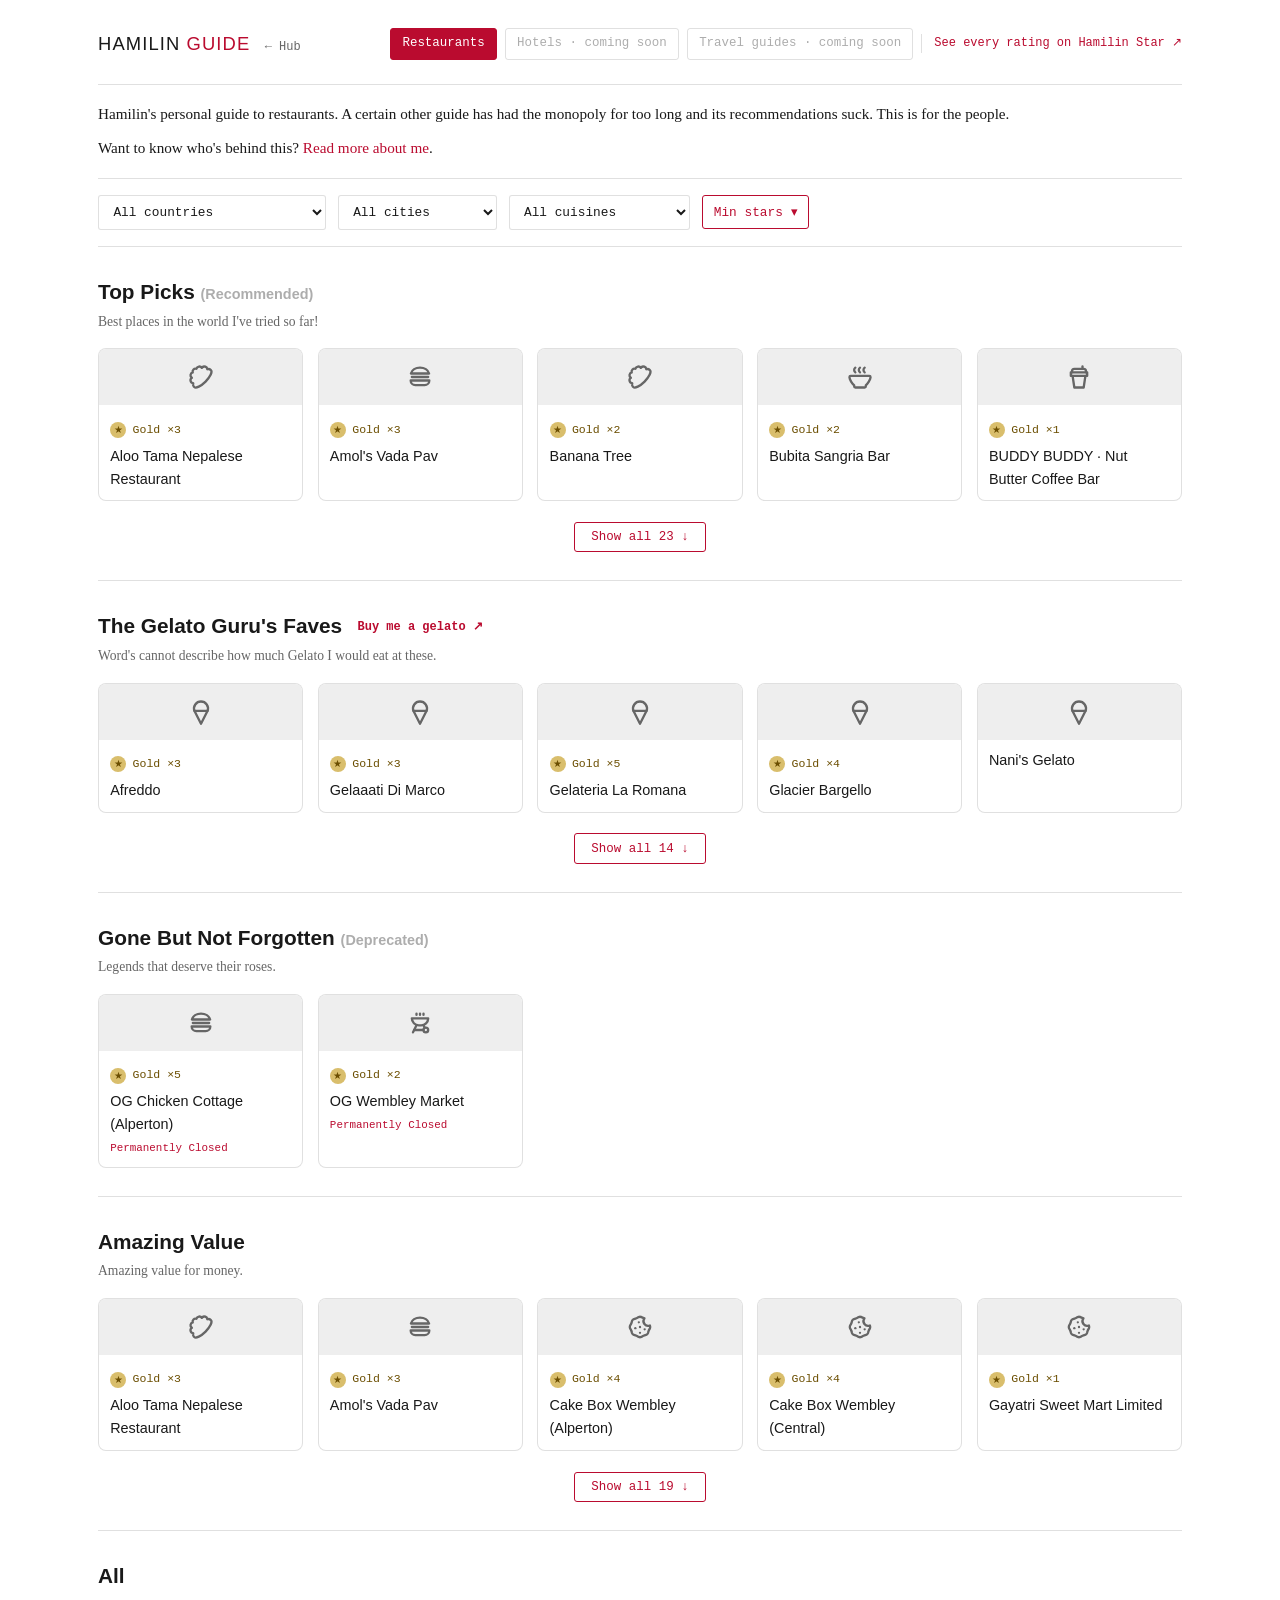
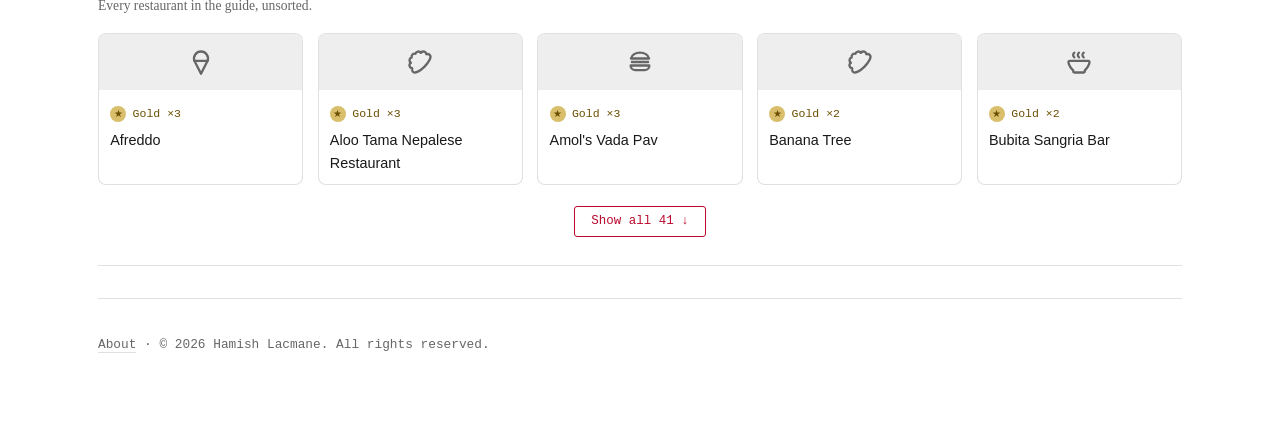
==== commit 1b495c51: "Add About page link to homepage intro, tweak About's Can Eat wording - Homepage intro now links to t" ====
--- a/index.html
+++ b/index.html
@@ -40,7 +40,8 @@
   </header>
 
   <section class="guide-intro">
-    Hamilin's personal guide to restaurants. A certain other guide has had the monopoly for too long and its recommendations suck. This is for the people.
+    <p>Hamilin's personal guide to restaurants. A certain other guide has had the monopoly for too long and its recommendations suck. This is for the people.</p>
+    <p>Want to know who's behind this? <a href="/about/">Read more about me</a>.</p>
   </section>
 
   <section class="guide-filters" aria-label="Filter restaurants">
--- a/styles.css
+++ b/styles.css
@@ -142,6 +142,10 @@
   font-size: 0.95rem;
   color: var(--ink);
 }
+.guide-intro p { margin: 0 0 0.6rem; }
+.guide-intro p:last-child { margin-bottom: 0; }
+.guide-intro a { color: var(--accent); text-decoration: none; }
+.guide-intro a:hover, .guide-intro a:focus-visible { text-decoration: underline; }
 
 /* ---------- filter bar ---------- */
 .guide-filters {
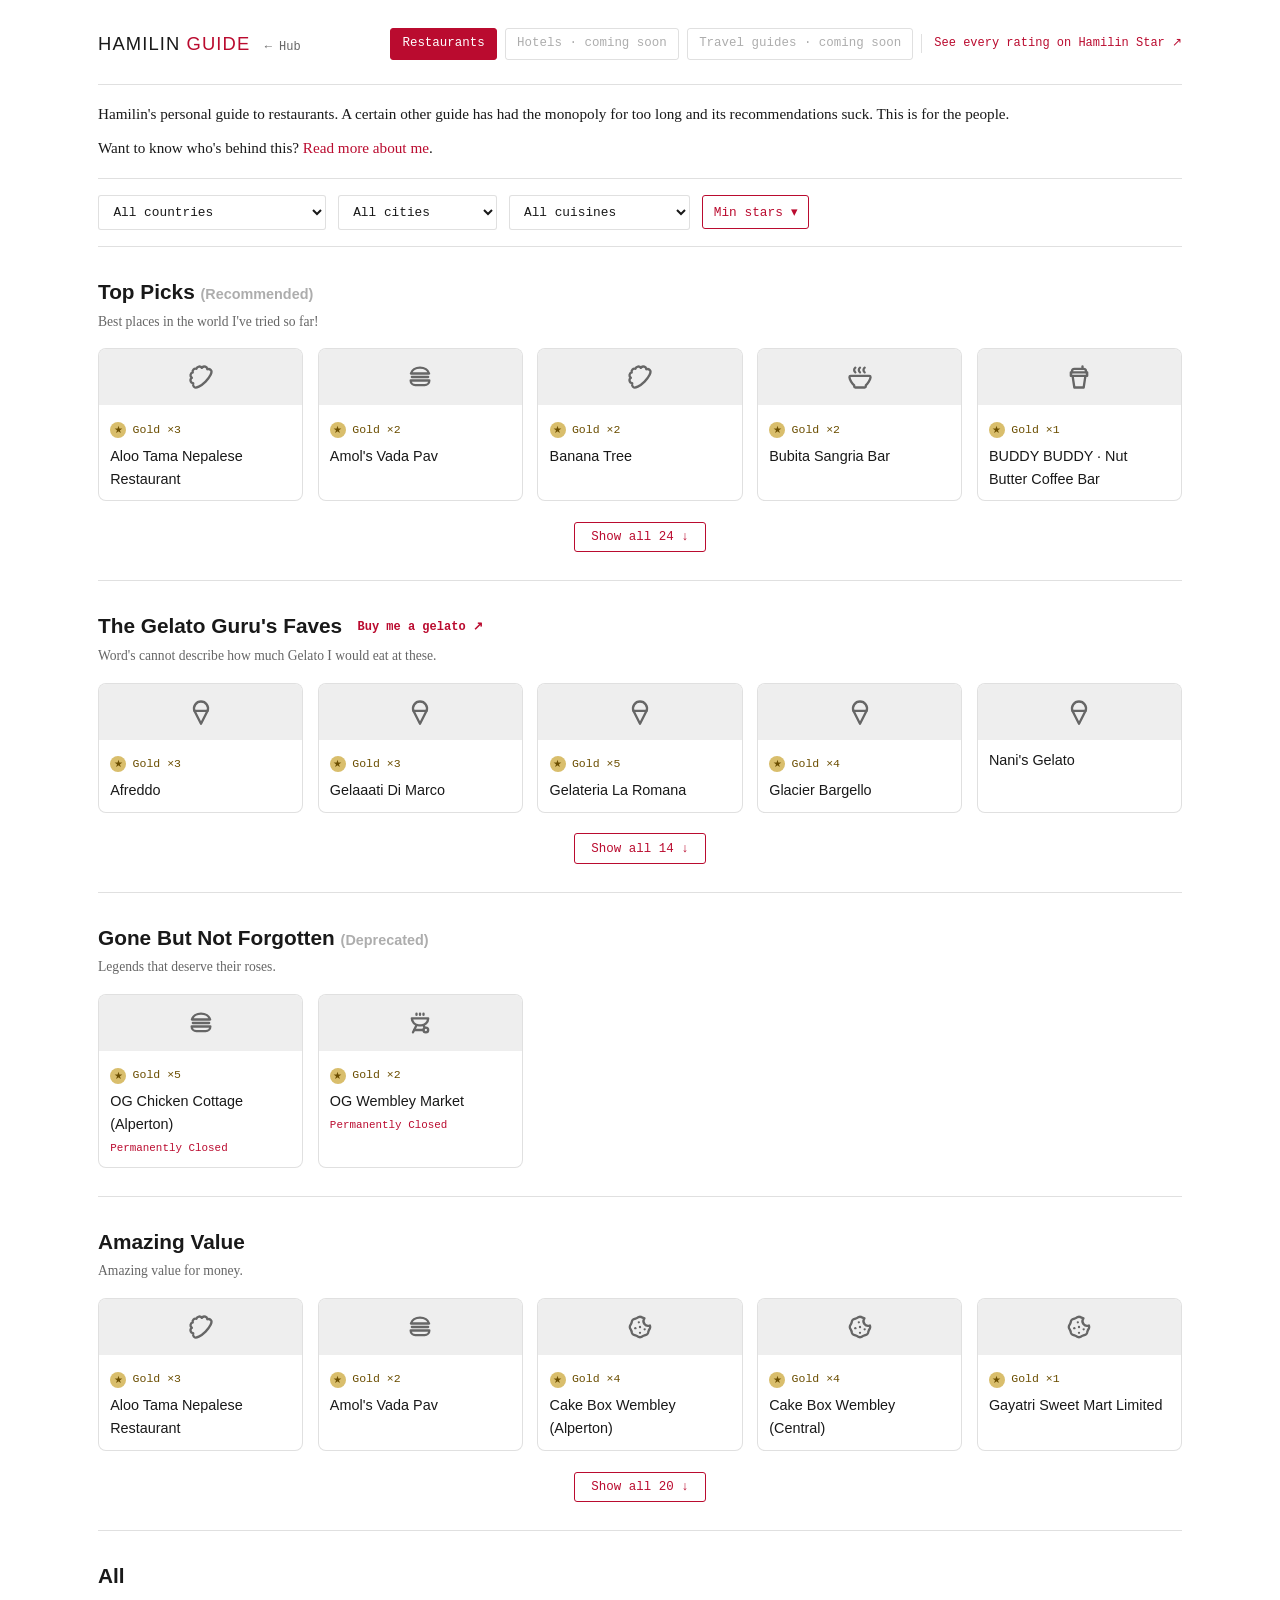
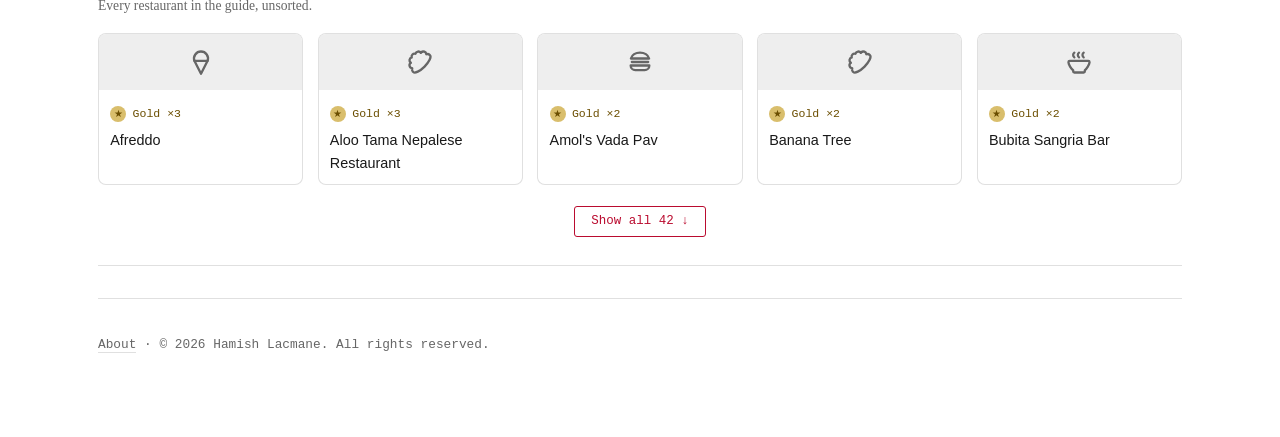
==== commit cc56ce17: "Switch support link to Buy Me a Coffee, refresh data export - Buy me a gelato link now points to buy" ====
--- a/index.html
+++ b/index.html
@@ -64,7 +64,7 @@
   </section>
 
   <section class="guide-section">
-    <h2>The Gelato Guru's Faves <a class="support-link" href="https://www.paypal.com/paypalme/hamishlacmane/5" target="_blank" rel="noopener">Buy me a gelato ↗</a></h2>
+    <h2>The Gelato Guru's Faves <a class="support-link" href="https://buymeacoffee.com/hamilingui6" target="_blank" rel="noopener">Buy me a gelato ↗</a></h2>
     <p class="section-desc">Word's cannot describe how much Gelato I would eat at these.</p>
     <div class="card-grid" id="section-gelato_guru"></div>
   </section>
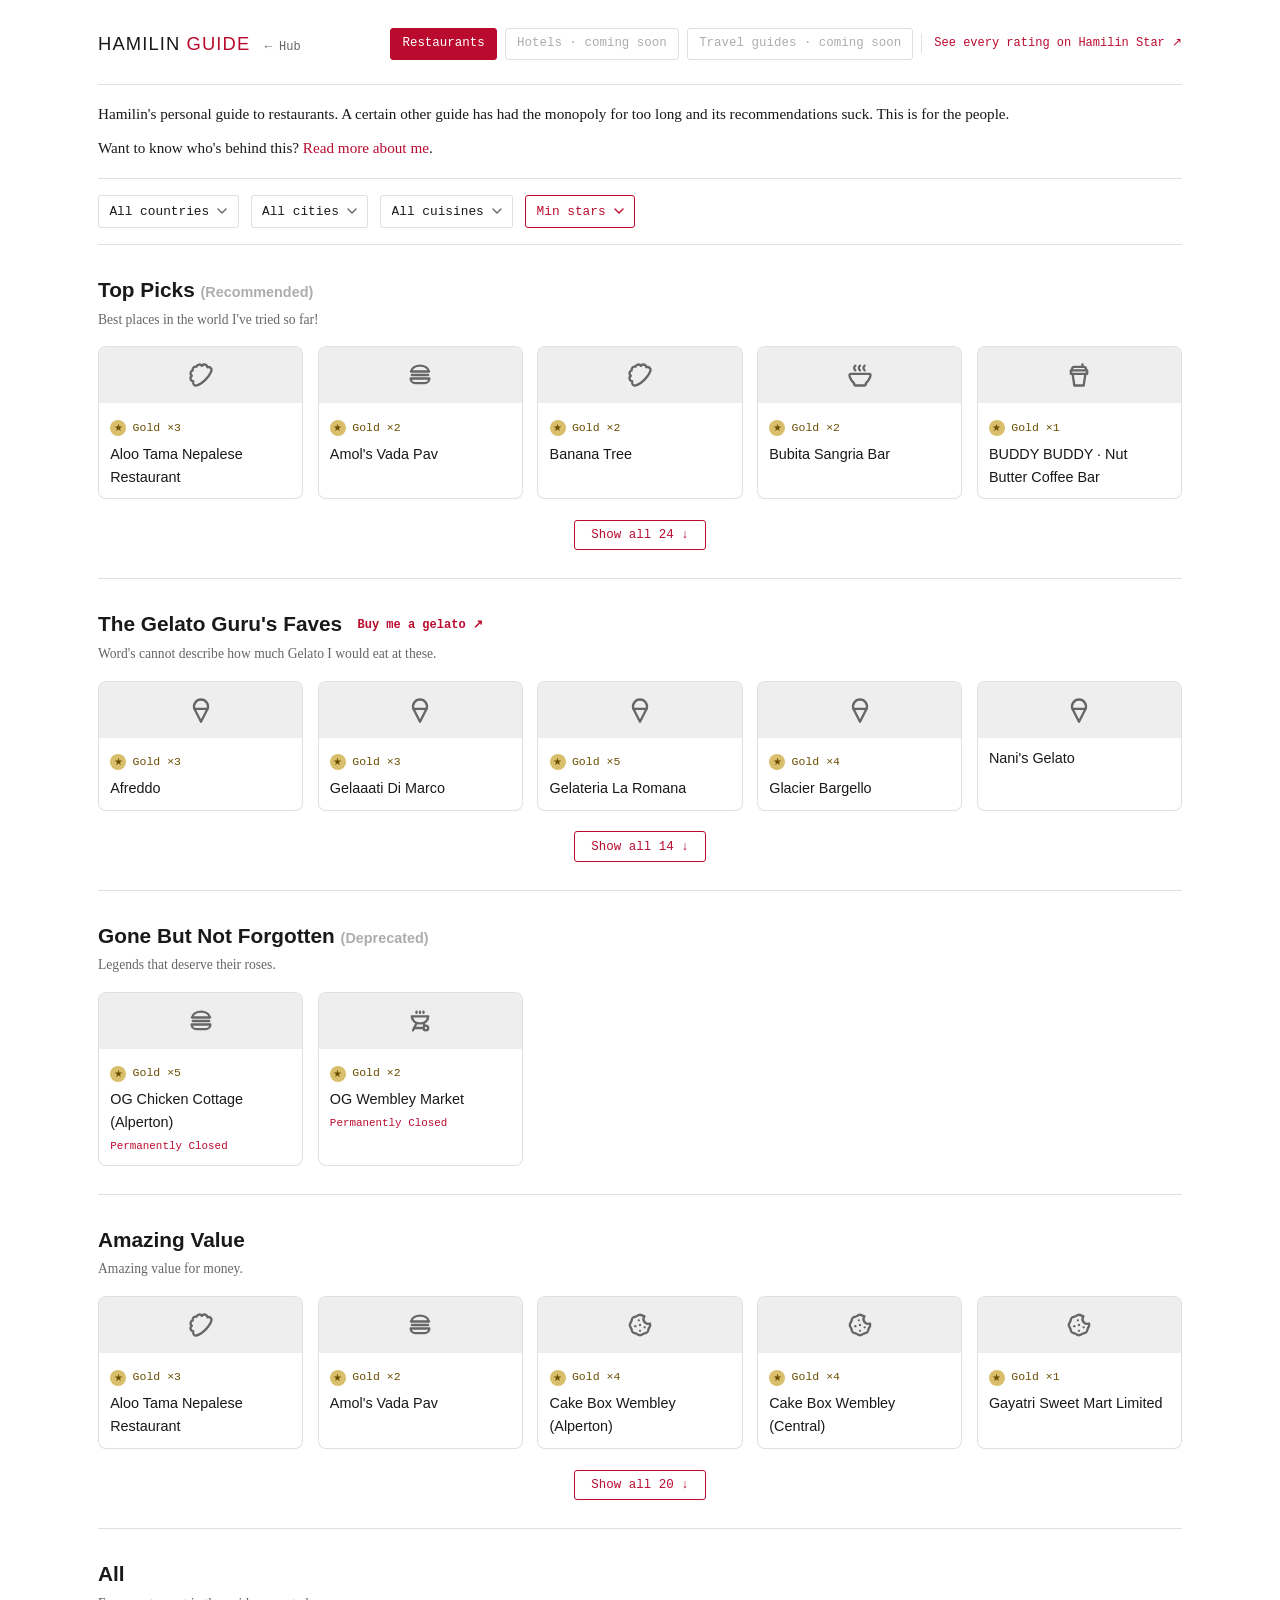
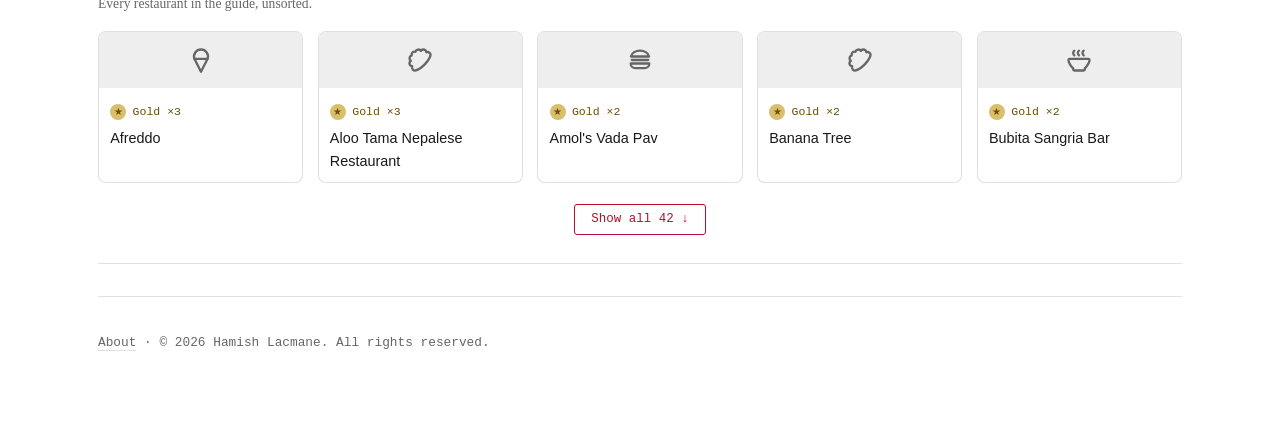
==== commit 26ee45a1: "Multi-select Country/City/Cuisine filters, re-export data - Country/City/Cuisine filters are now a c" ====
--- a/index.html
+++ b/index.html
@@ -45,10 +45,28 @@
   </section>
 
   <section class="guide-filters" aria-label="Filter restaurants">
-    <select id="f-country" class="mono" aria-label="Country"><option value="">All countries</option></select>
-    <select id="f-city" class="mono" aria-label="City"><option value="">All cities</option></select>
-    <select id="f-cuisine" class="mono" aria-label="Cuisine"><option value="">All cuisines</option></select>
-    <button type="button" class="min-stars-toggle" id="min-stars-toggle">Min stars ▾</button>
+    <div class="msel" id="msel-country">
+      <button type="button" class="msel-btn mono" aria-haspopup="true" aria-expanded="false"><span class="msel-btn-label">All countries</span><span class="msel-btn-arrow"></span></button>
+      <div class="msel-panel" hidden>
+        <input type="text" class="msel-search mono" placeholder="Search…" aria-label="Search countries">
+        <div class="msel-options"></div>
+      </div>
+    </div>
+    <div class="msel" id="msel-city">
+      <button type="button" class="msel-btn mono" aria-haspopup="true" aria-expanded="false"><span class="msel-btn-label">All cities</span><span class="msel-btn-arrow"></span></button>
+      <div class="msel-panel" hidden>
+        <input type="text" class="msel-search mono" placeholder="Search…" aria-label="Search cities">
+        <div class="msel-options"></div>
+      </div>
+    </div>
+    <div class="msel" id="msel-cuisine">
+      <button type="button" class="msel-btn mono" aria-haspopup="true" aria-expanded="false"><span class="msel-btn-label">All cuisines</span><span class="msel-btn-arrow"></span></button>
+      <div class="msel-panel" hidden>
+        <input type="text" class="msel-search mono" placeholder="Search…" aria-label="Search cuisines">
+        <div class="msel-options"></div>
+      </div>
+    </div>
+    <button type="button" class="min-stars-toggle" id="min-stars-toggle">Min stars <span class="msel-btn-arrow"></span></button>
     <div class="min-stars-panel" id="min-stars-panel">
       <div class="min-stars-field"><label for="min-gold">Min gold</label><input type="number" id="min-gold" min="0" value="0"></div>
       <div class="min-stars-field"><label for="min-silver">Min silver</label><input type="number" id="min-silver" min="0" value="0"></div>
@@ -183,10 +201,74 @@
     return null;
   }
 
+  // ---- Multi-select dropdown widget (search box + checkbox list) ----
+  // Replaces the plain Country/City/Cuisine <select>s (2026-08-30,
+  // requested by Hamish, same change made to HamilinStar) — a restaurant
+  // now matches if it has ANY of the selected values in a given field,
+  // and all filled-in fields are AND'd together, same convention as the
+  // min-star fields already use.
+  const MULTISELECT_REGISTRY = [];
+  function createMultiSelect(root, { options, allLabel, search = true, onChange }) {
+    const btn = root.querySelector('.msel-btn');
+    const panel = root.querySelector('.msel-panel');
+    const btnLabel = root.querySelector('.msel-btn-label');
+    const searchEl = root.querySelector('.msel-search');
+    const optionsEl = root.querySelector('.msel-options');
+    let allOptions = options; // [{value,label}]
+    const selected = new Set();
+
+    function renderOptions(filterText) {
+      const q = (filterText || '').toLowerCase();
+      const shown = q ? allOptions.filter(o => o.label.toLowerCase().includes(q)) : allOptions;
+      optionsEl.innerHTML = shown.length ? shown.map(o => `
+        <label class="msel-option">
+          <input type="checkbox" value="${escapeHtml(o.value)}" ${selected.has(o.value) ? 'checked' : ''}>
+          <span>${escapeHtml(o.label)}</span>
+        </label>`).join('') : `<p class="msel-empty">No matches</p>`;
+    }
+
+    function updateLabel() {
+      if (selected.size === 0) btnLabel.textContent = allLabel;
+      else if (selected.size === 1) btnLabel.textContent = allOptions.find(o => o.value === [...selected][0])?.label || [...selected][0];
+      else btnLabel.textContent = `${selected.size} selected`;
+      btn.classList.toggle('msel-active', selected.size > 0);
+    }
+
+    function close() {
+      panel.hidden = true;
+      btn.setAttribute('aria-expanded', 'false');
+    }
+    function open() {
+      MULTISELECT_REGISTRY.forEach(m => { if (m !== api) m.close(); });
+      panel.hidden = false;
+      btn.setAttribute('aria-expanded', 'true');
+      if (searchEl) { searchEl.value = ''; searchEl.focus(); }
+      renderOptions('');
+    }
+
+    btn.addEventListener('click', (e) => {
+      e.stopPropagation();
+      panel.hidden ? open() : close();
+    });
+    if (searchEl) searchEl.addEventListener('input', () => renderOptions(searchEl.value));
+    optionsEl.addEventListener('change', (e) => {
+      if (!e.target.matches('input[type="checkbox"]')) return;
+      const v = e.target.value;
+      if (e.target.checked) selected.add(v); else selected.delete(v);
+      updateLabel();
+      onChange([...selected]);
+    });
+    document.addEventListener('click', (e) => { if (!root.contains(e.target)) close(); });
+    document.addEventListener('keydown', (e) => { if (e.key === 'Escape') close(); });
+
+    updateLabel();
+    renderOptions('');
+    const api = { getSelected: () => [...selected], close };
+    MULTISELECT_REGISTRY.push(api);
+    return api;
+  }
+
   const els = {
-    country: document.getElementById('f-country'),
-    city: document.getElementById('f-city'),
-    cuisine: document.getElementById('f-cuisine'),
     minGold: document.getElementById('min-gold'),
     minSilver: document.getElementById('min-silver'),
     minBronze: document.getElementById('min-bronze'),
@@ -213,17 +295,19 @@
     return;
   }
 
-  function populateSelect(el, values) {
-    for (const v of values) {
-      const opt = document.createElement('option');
-      opt.value = v;
-      opt.textContent = v;
-      el.appendChild(opt);
-    }
-  }
-  populateSelect(els.country, [...new Set(data.map(r => r.country).filter(Boolean))].sort());
-  populateSelect(els.city, [...new Set(data.map(r => r.city).filter(Boolean))].sort());
-  populateSelect(els.cuisine, [...new Set(data.flatMap(r => r.cuisine_tags || []))].sort());
+  const asOptions = values => values.map(v => ({ value: v, label: v }));
+  els.country = createMultiSelect(document.getElementById('msel-country'), {
+    options: asOptions([...new Set(data.map(r => r.country).filter(Boolean))].sort()),
+    allLabel: 'All countries', onChange: () => render()
+  });
+  els.city = createMultiSelect(document.getElementById('msel-city'), {
+    options: asOptions([...new Set(data.map(r => r.city).filter(Boolean))].sort()),
+    allLabel: 'All cities', onChange: () => render()
+  });
+  els.cuisine = createMultiSelect(document.getElementById('msel-cuisine'), {
+    options: asOptions([...new Set(data.flatMap(r => r.cuisine_tags || []))].sort()),
+    allLabel: 'All cuisines', onChange: () => render()
+  });
 
   function tierCounts(dishes) {
     const c = { Gold: 0, Silver: 0, Bronze: 0 };
@@ -233,9 +317,12 @@
   }
 
   function matchesFilters(r) {
-    if (els.country.value && r.country !== els.country.value) return false;
-    if (els.city.value && r.city !== els.city.value) return false;
-    if (els.cuisine.value && !(r.cuisine_tags || []).includes(els.cuisine.value)) return false;
+    const countries = els.country.getSelected();
+    const cities = els.city.getSelected();
+    const cuisines = els.cuisine.getSelected();
+    if (countries.length && !countries.includes(r.country)) return false;
+    if (cities.length && !cities.includes(r.city)) return false;
+    if (cuisines.length && !cuisines.some(c => (r.cuisine_tags || []).includes(c))) return false;
     const c = tierCounts(r.dishes || []);
     if (c.Gold < (+els.minGold.value || 0)) return false;
     if (c.Silver < (+els.minSilver.value || 0)) return false;
@@ -321,7 +408,7 @@
     });
   }
 
-  for (const el of [els.country, els.city, els.cuisine, els.minGold, els.minSilver, els.minBronze, els.minTotal]) {
+  for (const el of [els.minGold, els.minSilver, els.minBronze, els.minTotal]) {
     el.addEventListener('input', render);
     el.addEventListener('change', render);
   }
--- a/styles.css
+++ b/styles.css
@@ -166,6 +166,9 @@
   color: var(--ink);
 }
 .min-stars-toggle {
+  display: flex;
+  align-items: center;
+  gap: 0.5rem;
   font-family: Consolas, monospace;
   font-size: 0.8rem;
   padding: 0.5rem 0.65rem;
@@ -195,6 +198,81 @@
   border: 1px solid var(--hairline);
   border-radius: 3px;
 }
+
+/* ---- multi-select dropdown (Country/City/Cuisine — added 2026-08-30,
+   same widget as HamilinStar). Search box + checkbox list in a floating
+   panel, same visual language as this bar's own <select>s used to have. */
+.msel { position: relative; flex: 0 1 auto; }
+.msel-btn {
+  display: flex;
+  align-items: center;
+  gap: 0.5rem;
+  font-family: Consolas, monospace;
+  font-size: 0.8rem;
+  color: var(--ink);
+  background: var(--paper);
+  border: 1px solid var(--hairline);
+  border-radius: 3px;
+  padding: 0.5rem 0.65rem;
+  cursor: pointer;
+  max-width: 14rem;
+}
+.msel-btn-label { min-width: 0; overflow: hidden; text-overflow: ellipsis; white-space: nowrap; }
+/* Plain outlined chevron (not a solid triangle) — closer to a native
+   <select> arrow's look than a filled glyph (2026-08-30). */
+.msel-btn-arrow {
+  flex-shrink: 0;
+  width: 10px;
+  height: 6px;
+  background-image: url("data:image/svg+xml,%3Csvg xmlns='http://www.w3.org/2000/svg' width='10' height='6' viewBox='0 0 10 6'%3E%3Cpath d='M1 1L5 5L9 1' stroke='%23666666' stroke-width='1.4' fill='none' stroke-linecap='round' stroke-linejoin='round'/%3E%3C/svg%3E");
+  background-repeat: no-repeat;
+  background-size: 10px 6px;
+}
+.msel-btn.msel-active { border-color: var(--accent); color: var(--accent); font-weight: 600; }
+/* Min stars is always accent-red bordered (not just when active, unlike
+   the other msel buttons) — its arrow should match that red rather than
+   sit grey against a red box (2026-08-30). Same chevron shape/size, just
+   baked with --accent's hex instead of --ink-soft's, since a background-
+   image SVG can't reference a CSS variable directly. */
+.min-stars-toggle .msel-btn-arrow {
+  background-image: url("data:image/svg+xml,%3Csvg xmlns='http://www.w3.org/2000/svg' width='10' height='6' viewBox='0 0 10 6'%3E%3Cpath d='M1 1L5 5L9 1' stroke='%23BA0B2F' stroke-width='1.4' fill='none' stroke-linecap='round' stroke-linejoin='round'/%3E%3C/svg%3E");
+}
+.msel-panel {
+  position: absolute;
+  top: calc(100% + 0.3rem);
+  left: 0;
+  z-index: 20;
+  min-width: 14rem;
+  max-width: 20rem;
+  background: var(--paper);
+  border: 1px solid var(--hairline);
+  border-radius: 4px;
+  box-shadow: 0 6px 18px rgba(0, 0, 0, 0.12);
+  padding: 0.5rem;
+}
+.msel-search {
+  width: 100%;
+  box-sizing: border-box;
+  font-family: Consolas, monospace;
+  font-size: 0.78rem;
+  padding: 0.4rem 0.55rem;
+  border: 1px solid var(--hairline);
+  border-radius: 3px;
+  margin-bottom: 0.4rem;
+}
+.msel-options { max-height: 14rem; overflow-y: auto; display: flex; flex-direction: column; }
+.msel-option {
+  display: flex;
+  align-items: center;
+  gap: 0.5rem;
+  font-size: 0.82rem;
+  padding: 0.3rem 0.3rem;
+  border-radius: 3px;
+  cursor: pointer;
+}
+.msel-option:hover { background: var(--paper-sunken); }
+.msel-option input { margin: 0; flex-shrink: 0; }
+.msel-empty { font-size: 0.78rem; color: var(--ink-soft); margin: 0.3rem; }
 
 /* ---------- guide sections ---------- */
 .guide-section { padding: 1.75rem 0; border-bottom: 1px solid var(--hairline); }
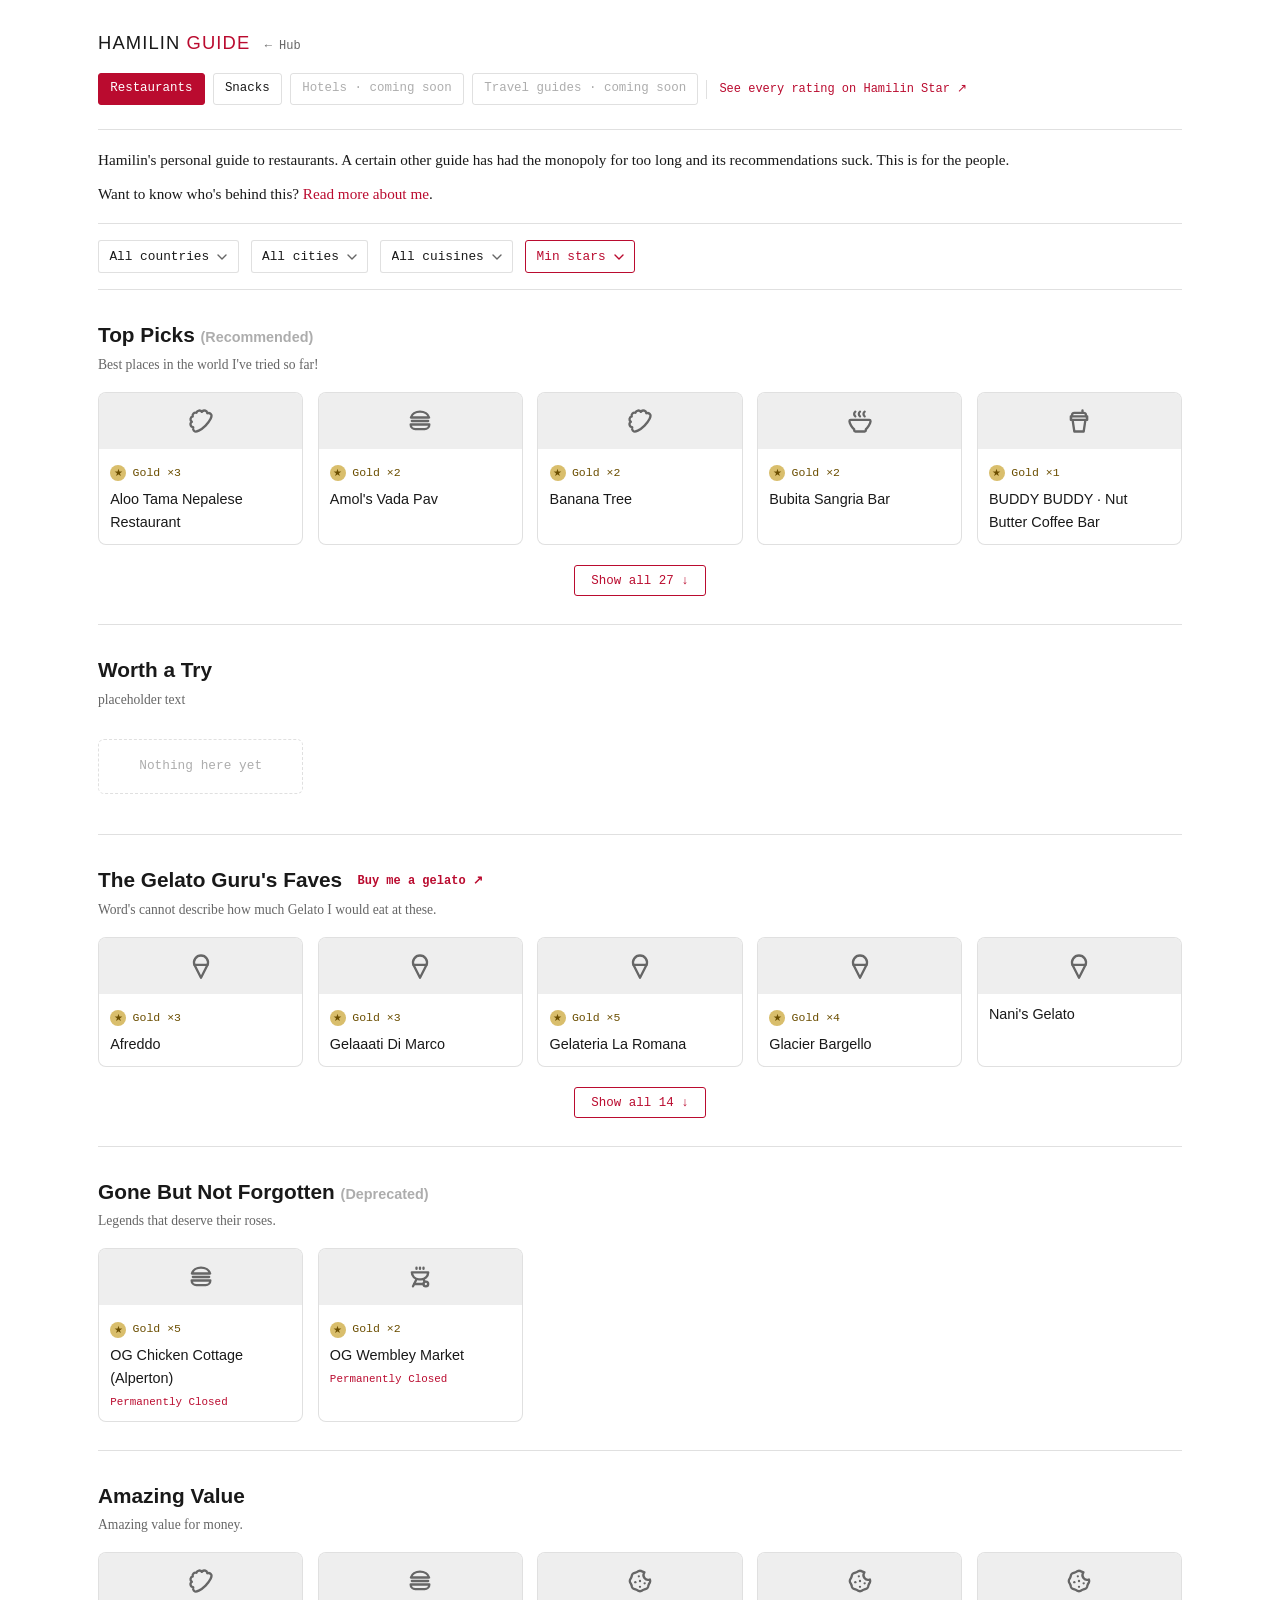
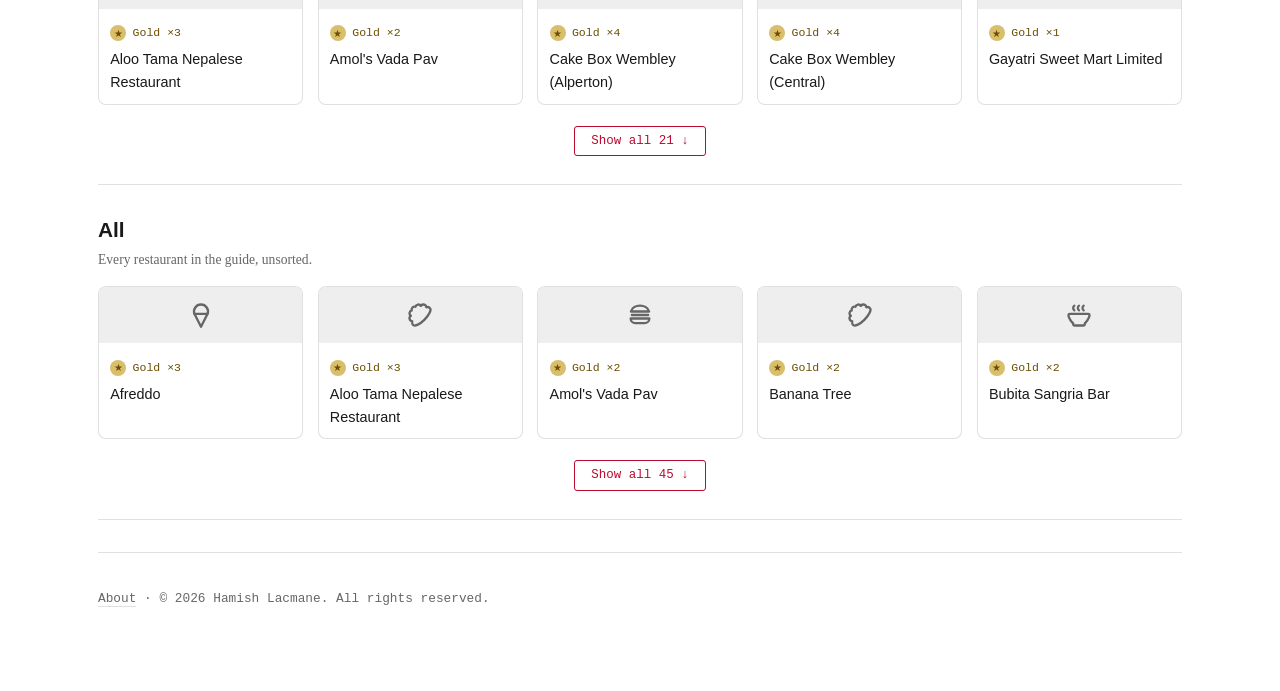
==== commit 4a2e0bc4: "Add Snacks page and nav tab; data refresh (Nov restaurant visits, 44 Guide snacks); Worth a Try sect" ====
--- a/index.html
+++ b/index.html
@@ -33,6 +33,7 @@
     </div>
     <div class="nav-pills">
       <span class="nav-pill active">Restaurants</span>
+      <a class="nav-pill" href="/snacks/">Snacks</a>
       <span class="nav-pill soon">Hotels · coming soon</span>
       <span class="nav-pill soon">Travel guides · coming soon</span>
       <a class="nav-star-link" href="https://hamilinstar.com" target="_blank" rel="noopener">See every rating on Hamilin Star ↗</a>
@@ -79,6 +80,12 @@
     <h2>Top Picks <span style="color: var(--ink-muted); font-size: 0.9rem;">(Recommended)</span></h2>
     <p class="section-desc">Best places in the world I've tried so far!</p>
     <div class="card-grid" id="section-top_picks"></div>
+  </section>
+
+  <section class="guide-section">
+    <h2>Worth a Try</h2>
+    <p class="section-desc"><!-- TODO(Hamish): description for Worth a Try --> placeholder text</p>
+    <div class="card-grid" id="section-worth_a_try"></div>
   </section>
 
   <section class="guide-section">
@@ -129,11 +136,11 @@
       <p class="guide-modal-name" id="modal-name"></p>
       <p class="guide-modal-loc" id="modal-loc"></p>
       <p class="guide-modal-status" id="modal-status" hidden></p>
-      <span class="guide-modal-category" id="modal-category" hidden></span>
+      <div class="guide-modal-categories" id="modal-category" hidden></div>
+      <div class="guide-modal-comment" id="modal-comment"></div>
       <div class="dish-list" id="modal-dishes"></div>
-      <p class="guide-modal-comment" id="modal-comment"></p>
       <div class="guide-modal-tags" id="modal-tags"></div>
-      <a class="guide-modal-maps" id="modal-maps" href="#" target="_blank" rel="noopener" hidden>View on Google Maps ↗</a>
+      <a class="guide-modal-maps" id="modal-maps" href="#" target="_blank" rel="noopener" hidden><svg xmlns="http://www.w3.org/2000/svg" width="14" height="14" viewBox="0 0 24 24" fill="none" stroke="currentColor" stroke-width="2" stroke-linecap="round" stroke-linejoin="round"><path d="M9 11a3 3 0 1 0 6 0a3 3 0 0 0 -6 0" /><path d="M12.02 21.485a1.996 1.996 0 0 1 -1.433 -.585l-4.244 -4.243a8 8 0 1 1 13.403 -3.651" /><path d="M16 22l5 -5" /><path d="M21 21.5v-4.5h-4.5" /></svg> View on Google Maps ↗</a>
       <p class="guide-modal-maps" id="modal-maps-none" style="color: var(--ink-muted);" hidden>No map link yet</p>
       <a class="guide-modal-maps" id="modal-star-link" href="#" target="_blank" rel="noopener" style="display: block; margin-top: 0.35rem;">See all ratings for this restaurant on Hamilin Star ↗</a>
     </div>
@@ -144,6 +151,7 @@
 (async function () {
   const SECTIONS = [
     { key: 'top_picks', el: 'section-top_picks' },
+    { key: 'worth_a_try', el: 'section-worth_a_try' },
     { key: 'gelato_guru', el: 'section-gelato_guru' },
     { key: 'gone_but_not_forgotten', el: 'section-gone_but_not_forgotten' },
     { key: 'amazing_value', el: 'section-amazing_value' },
@@ -158,6 +166,7 @@
   };
   const CATEGORY_LABEL = {
     top_picks: 'Top Picks',
+    worth_a_try: 'Worth a Try',
     gelato_guru: "The Gelato Guru's Faves",
     gone_but_not_forgotten: 'Gone But Not Forgotten',
     amazing_value: 'Amazing Value',
@@ -193,6 +202,42 @@
     return String(s).replace(/[&<>"']/g, c => ({ '&': '&amp;', '<': '&lt;', '>': '&gt;', '"': '&quot;', "'": '&#39;' }[c]));
   }
 
+  // Markdown-lite for Hamish's per-restaurant "Guide Comment" (added
+  // 2026-08-30) — deliberately a small hand-rolled subset, not a real
+  // Markdown library (matches the site's zero-dependency approach): blank
+  // line = new paragraph, single newline = line break within one, "- "
+  // lines = a bullet list, **bold**, *italic*/_italic_. Escapes first,
+  // then only ever re-introduces the exact tags below - safe against
+  // anything Hamish types.
+  function inlineMarkdown(s) {
+    return s
+      .replace(/\*\*(.+?)\*\*/g, '<strong>$1</strong>')
+      .replace(/(?:^|(?<=\s))\*(\S(?:.*?\S)?)\*(?=\s|$)/g, '<em>$1</em>')
+      .replace(/_(.+?)_/g, '<em>$1</em>');
+  }
+  function renderCommentMarkdown(raw) {
+    if (!raw) return '';
+    const blocks = escapeHtml(raw).split(/\n\s*\n/);
+    return blocks.map(block => {
+      const lines = block.split('\n').filter(l => l.length);
+      // A block can mix a leading line or two of plain text with a list
+      // right underneath, no blank line needed in between (e.g. "Try
+      // this:\n- one\n- two") - group into runs rather than requiring
+      // the whole block to be one or the other.
+      let html = '', para = [], items = [];
+      const flushPara = () => { if (para.length) { html += `<p>${para.map(inlineMarkdown).join('<br>')}</p>`; para = []; } };
+      const flushList = () => { if (items.length) { html += `<ul>${items.map(i => `<li>${inlineMarkdown(i)}</li>`).join('')}</ul>`; items = []; } };
+      for (const line of lines) {
+        const m = line.match(/^\s*-\s+(.*)$/);
+        if (m) { flushPara(); items.push(m[1]); }
+        else { flushList(); para.push(line); }
+      }
+      flushPara();
+      flushList();
+      return html;
+    }).join('');
+  }
+
   function dominantTier(dishes) {
     for (const tier of TIER_ORDER) {
       const count = dishes.filter(d => d.tier === tier).length;
@@ -331,7 +376,7 @@
     return true;
   }
 
-  function cardHtml(r) {
+  function cardHtml(r, sectionKey) {
     const dom = dominantTier(r.dishes || []);
     // No Star, same as the modal dish-row and the Overrated badge: plain
     // transparent/hairline/ink-soft treatment, not a solid tier colour —
@@ -344,7 +389,7 @@
       : '';
     const status = r.restaurant_status === 'Permanently Closed'
       ? `<div class="rcard-status">Permanently Closed</div>` : '';
-    return `<button type="button" class="rcard" data-name="${escapeHtml(r.name)}">
+    return `<button type="button" class="rcard" data-name="${escapeHtml(r.name)}" data-section="${escapeHtml(sectionKey)}">
       <div class="rcard-photo">${iconOrPlaceholder(r.icon)}</div>
       <div class="rcard-body">
         ${badge}
@@ -373,7 +418,7 @@
     }
     const isExpanded = expandedSections.has(key);
     const shown = isExpanded ? rows : rows.slice(0, CARD_LIMIT);
-    let html = shown.map(cardHtml).join('');
+    let html = shown.map(r => cardHtml(r, key)).join('');
     if (rows.length > CARD_LIMIT) {
       const label = isExpanded ? 'Show fewer' : `Show all ${rows.length} ↓`;
       html += `<button type="button" class="section-toggle" data-section="${key}">${label}</button>`;
@@ -401,7 +446,7 @@
       && matchesFilters(r));
     renderSection(allEl, allRows, 'all');
     document.querySelectorAll('.rcard').forEach(btn => {
-      btn.addEventListener('click', () => openModal(btn.dataset.name));
+      btn.addEventListener('click', () => openModal(btn.dataset.name, btn.dataset.section));
     });
     document.querySelectorAll('.section-toggle').forEach(btn => {
       btn.addEventListener('click', () => toggleSection(btn.dataset.section));
@@ -428,29 +473,35 @@
     starLink: document.getElementById('modal-star-link')
   };
 
-  function openModal(name) {
+  function openModal(name, sectionKey) {
     const r = data.find(x => x.name === name);
     if (!r) return;
     modal.photo.innerHTML = iconOrPlaceholder(r.icon);
     modal.name.textContent = r.name;
-    modal.loc.textContent = [r.location_name, r.city, r.country].filter(Boolean).join(', ')
-      + (r.cuisine_tags && r.cuisine_tags.length ? ' · ' + r.cuisine_tags.join(', ') : '');
+    // Cuisine tags dropped from this line 2026-08-30, per Hamish - they're
+    // already shown as their own chips further down (modal.tags), showing
+    // both was redundant.
+    modal.loc.textContent = [r.location_name, r.city, r.country].filter(Boolean).join(', ');
     if (r.restaurant_status === 'Permanently Closed') {
       modal.status.textContent = 'Permanently closed';
       modal.status.hidden = false;
     } else {
       modal.status.hidden = true;
     }
-    // Prefer a category the site actually renders a section/badge for.
-    // "desserts" (added 2026-08-14) has no section built yet, so a
-    // restaurant tagged only Desserts + a real section (e.g. Gelato Guru)
-    // must not have its badge silently swallowed just because "desserts"
-    // sorts first alphabetically in the array.
-    const cat = (r.categories || []).find(c => CATEGORY_LABEL[c]);
-    modal.category.className = 'guide-modal-category';
-    if (cat && CATEGORY_LABEL[cat]) {
-      modal.category.textContent = CATEGORY_LABEL[cat];
-      modal.category.classList.add(`cat-${cat}`);
+    // Show every category the restaurant actually carries (2026-08-30,
+    // requested after the single-badge version below was fixed to at
+    // least pick the right one but still hid the rest) - whichever
+    // section's card was clicked goes first, the others follow. "desserts"
+    // (added 2026-08-14) still has no section built, so it's excluded here
+    // same as before rather than showing a badge with no matching section.
+    const cats = (r.categories || []).filter(c => CATEGORY_LABEL[c]);
+    const ordered = (sectionKey && cats.includes(sectionKey))
+      ? [sectionKey, ...cats.filter(c => c !== sectionKey)]
+      : cats;
+    if (ordered.length) {
+      modal.category.innerHTML = ordered.map(c =>
+        `<span class="guide-modal-category cat-${c}">${escapeHtml(CATEGORY_LABEL[c])}</span>`
+      ).join('');
       modal.category.hidden = false;
     } else {
       modal.category.hidden = true;
@@ -465,12 +516,13 @@
       const style = TIER_STYLE[d.tier] || TIER_STYLE['No Star'];
       return `<div class="dish-row" style="background:${style.tint}; color:${style.ink};">${escapeHtml(d.tier)} — ${escapeHtml(d.name)}</div>`;
     }).join('');
-    // No real "Guide Comment" data source yet (2026-08-14) — r.comment is
-    // always null until that field is built; keep showing the literal
-    // placeholder per the site's "content is placeholder" rule.
+    // Real "Guide Comment" data since 2026-08-30 (hamilin-star-db's
+    // guide_comments.sql) — rendered through the markdown-lite parser
+    // above. Restaurants with none yet keep the literal placeholder, per
+    // the site's "content is placeholder" rule.
     modal.comment.innerHTML = r.comment
-      ? escapeHtml(r.comment)
-      : '<!-- TODO(Hamish): your comment about this place --> placeholder text';
+      ? renderCommentMarkdown(r.comment)
+      : '<p><!-- TODO(Hamish): your comment about this place --> placeholder text</p>';
     modal.tags.innerHTML = (r.cuisine_tags && r.cuisine_tags.length)
       ? r.cuisine_tags.map(t => `<span>${escapeHtml(t)}</span>`).join('')
       : '<span><!-- TODO --> placeholder tag</span>';
--- a/styles.css
+++ b/styles.css
@@ -26,6 +26,7 @@
   --nostar-tint: #E7B8B8;
   --nostar-ink: #7A1F1F;
   --cat-top_picks: #BA0B2F;
+  --cat-worth_a_try: #7A4FA3; /* purple, chosen by Hamish 'for now' 2026-11-19 (silver was the alternative) */
   --cat-gelato_guru: #03cafc; /* trying another cyan 2026-08-19, exploratory per Hamish — was #3B6EA5, then #00e5ff */
   --cat-gone_but_not_forgotten: #9B9B93;
   --cat-desserts: #C2708A; /* dusty rose, first pass — not yet confirmed with Hamish */
@@ -439,6 +440,7 @@
 .guide-modal-name { font-family: "Bahnschrift", sans-serif; font-variation-settings: "wght" 700, "wdth" 88; font-size: 1.15rem; margin: 0.3rem 0 0.1rem; }
 .guide-modal-loc { font-size: 0.8rem; color: var(--ink-soft); margin-bottom: 0.15rem; }
 .guide-modal-status { font-family: Consolas, monospace; font-size: 0.72rem; color: var(--accent); margin-bottom: 0.5rem; }
+.guide-modal-categories { margin-bottom: 0.75rem; display: flex; flex-wrap: wrap; gap: 0.4rem; }
 .guide-modal-category {
   display: inline-block;
   background: var(--ink);
@@ -447,9 +449,9 @@
   font-size: 0.68rem;
   padding: 0.25rem 0.6rem;
   border-radius: 3px;
-  margin-bottom: 0.75rem;
 }
 .guide-modal-category.cat-top_picks { background: var(--cat-top_picks); color: var(--paper); }
+.guide-modal-category.cat-worth_a_try { background: var(--cat-worth_a_try); color: var(--paper); }
 .guide-modal-category.cat-gelato_guru { background: var(--cat-gelato_guru); color: var(--paper); }
 .guide-modal-category.cat-gone_but_not_forgotten { background: var(--cat-gone_but_not_forgotten); color: var(--ink); }
 .guide-modal-category.cat-desserts { background: var(--cat-desserts); color: var(--paper); }
@@ -462,6 +464,12 @@
 .dish-row { font-size: 0.8rem; padding: 0.35rem 0.6rem; border-radius: 4px; }
 .dish-row.no-star { background: transparent; border: 1px solid var(--hairline); color: var(--ink-soft); }
 .guide-modal-comment { font-size: 0.85rem; line-height: 1.5; margin: 0 0 0.6rem; color: var(--ink); }
+.guide-modal-comment p { margin: 0 0 0.6rem; }
+.guide-modal-comment p:last-child { margin-bottom: 0; }
+.guide-modal-comment ul { margin: 0 0 0.6rem; padding-left: 1.2rem; }
+.guide-modal-comment ul:last-child { margin-bottom: 0; }
+.guide-modal-comment strong { font-weight: 700; }
+.guide-modal-comment em { font-style: italic; }
 .guide-modal-tags { display: flex; gap: 0.35rem; flex-wrap: wrap; margin-bottom: 0.6rem; }
 .guide-modal-tags span {
   font-family: Consolas, monospace;
@@ -472,6 +480,8 @@
 }
 .guide-modal-maps { font-family: Consolas, monospace; font-size: 0.78rem; color: var(--accent); text-decoration: none; }
 .guide-modal-maps:hover { text-decoration: underline; }
+#modal-maps { display: inline-flex; align-items: center; gap: 0.3rem; }
+#modal-maps svg { display: block; flex-shrink: 0; }
 
 .sr-only {
   position: absolute;
@@ -484,3 +494,11 @@
   white-space: nowrap;
   border: 0;
 }
+
+/* ---------- Snacks page (draft 2026-11-19): reuses existing tokens, no new colours ---------- */
+.rcard-sub { font-size: 0.78rem; color: var(--ink-soft); margin-top: 0.15rem; }
+.snack-details { margin: 0.9rem 0 0; font-size: 0.85rem; }
+.snack-details > div { display: flex; justify-content: space-between; gap: 1rem; padding: 0.3rem 0; border-bottom: 1px solid var(--hairline); }
+.snack-details dt { color: var(--ink-soft); }
+.snack-details dd { margin: 0; text-align: right; }
+.snack-diet-note { color: var(--ink-muted); font-size: 0.7rem; margin: 0.4rem 0 0; }
